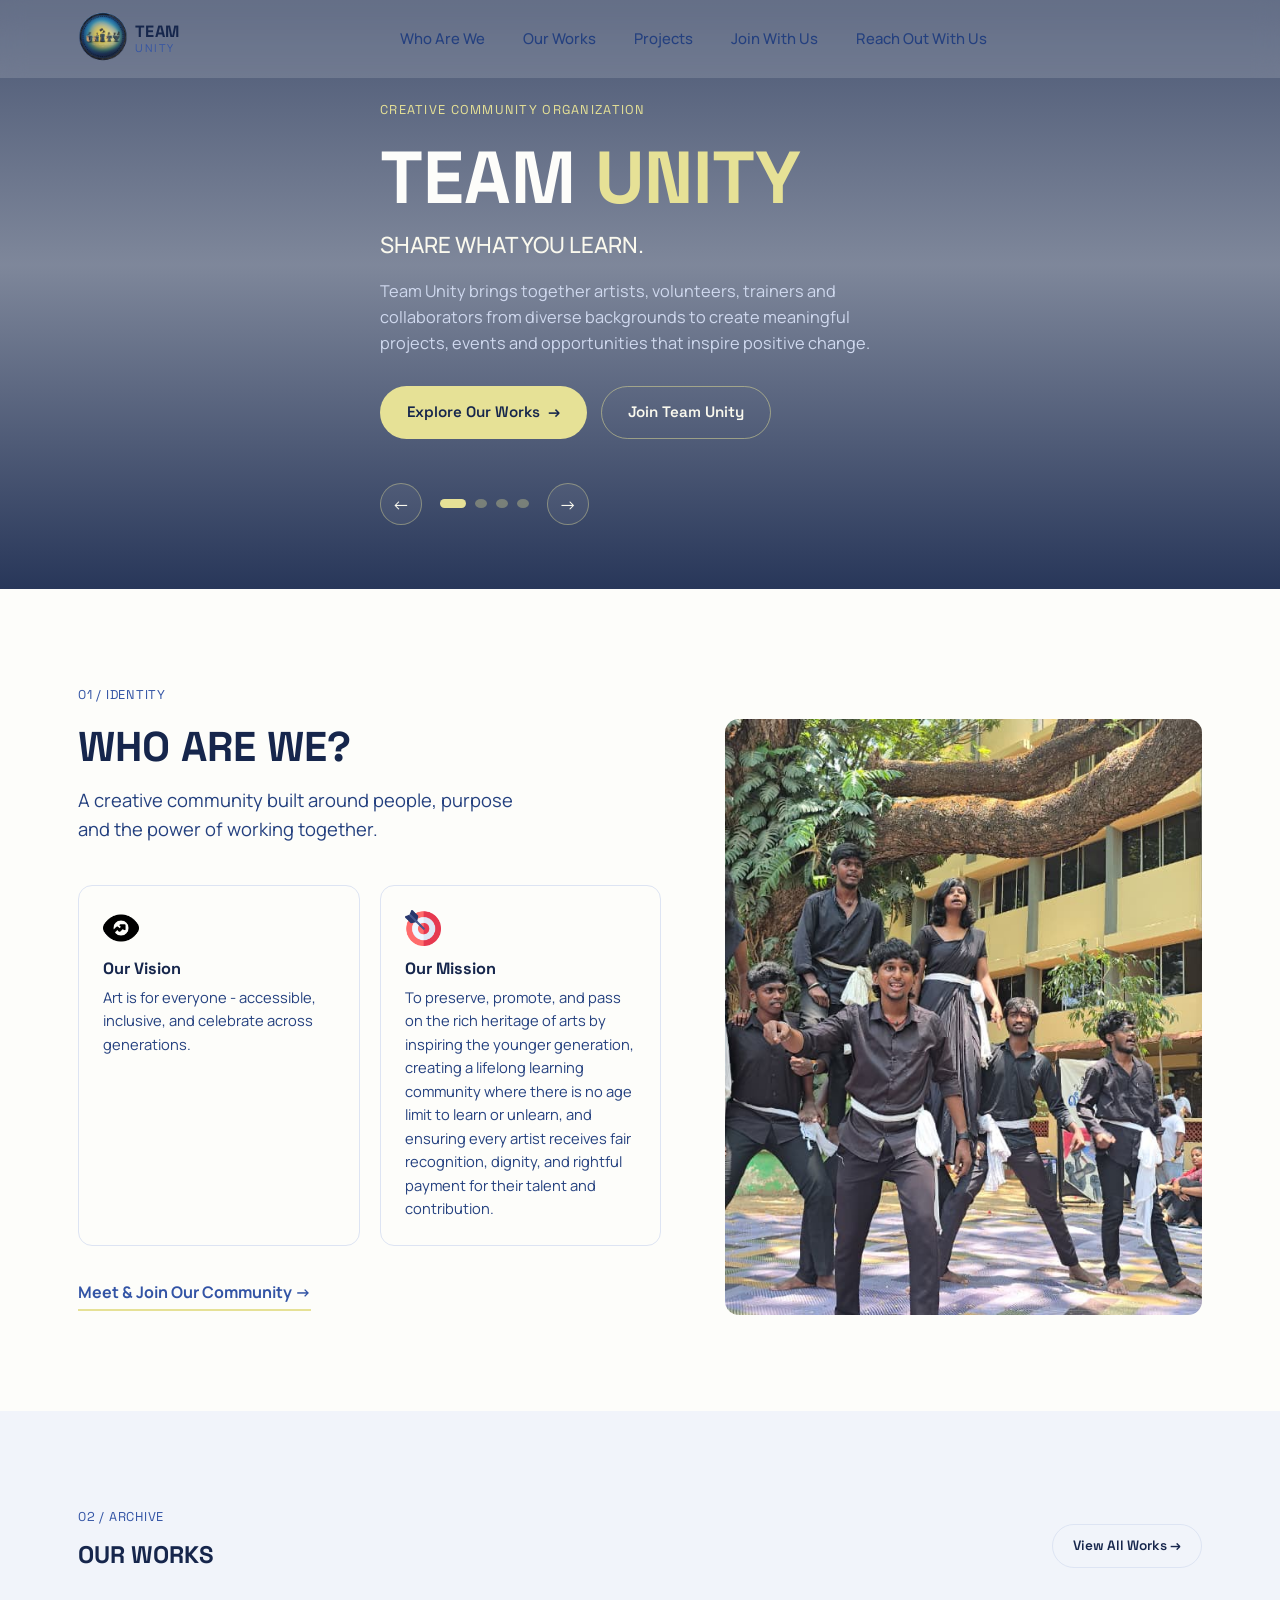
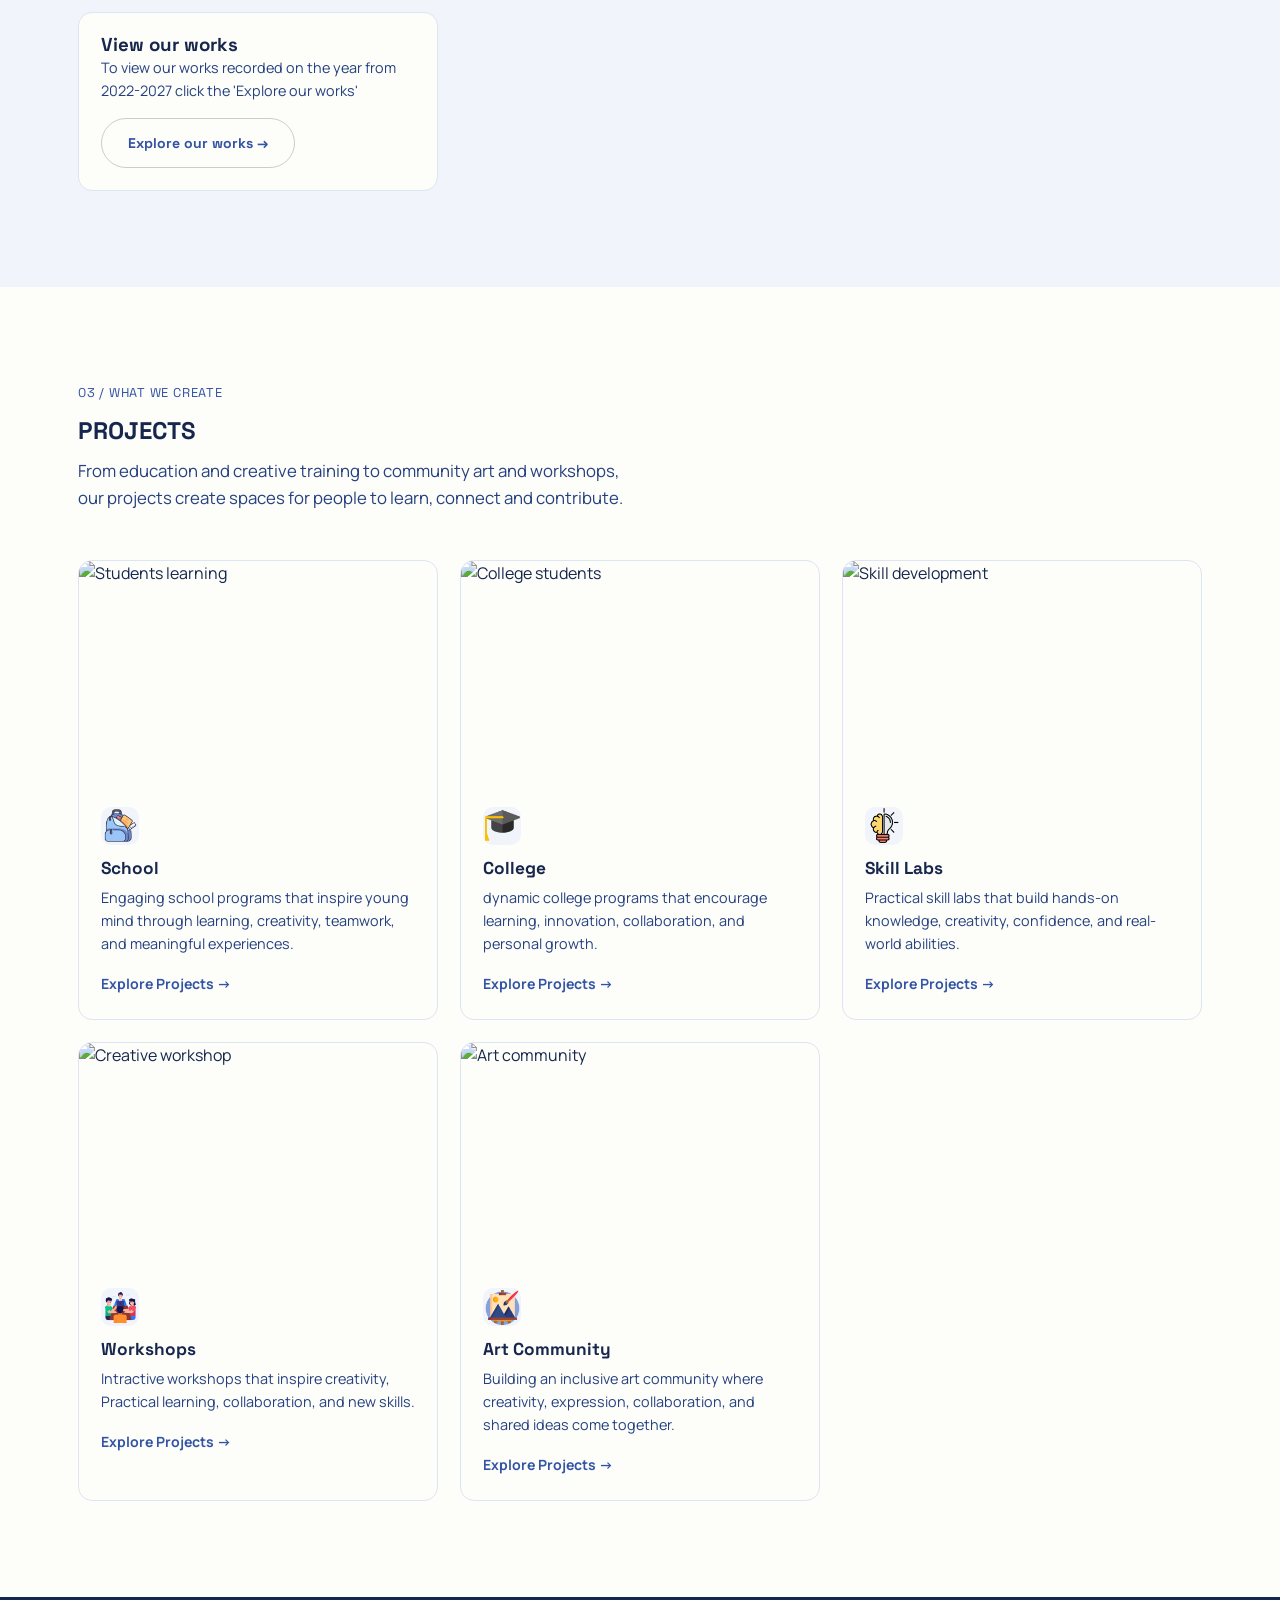
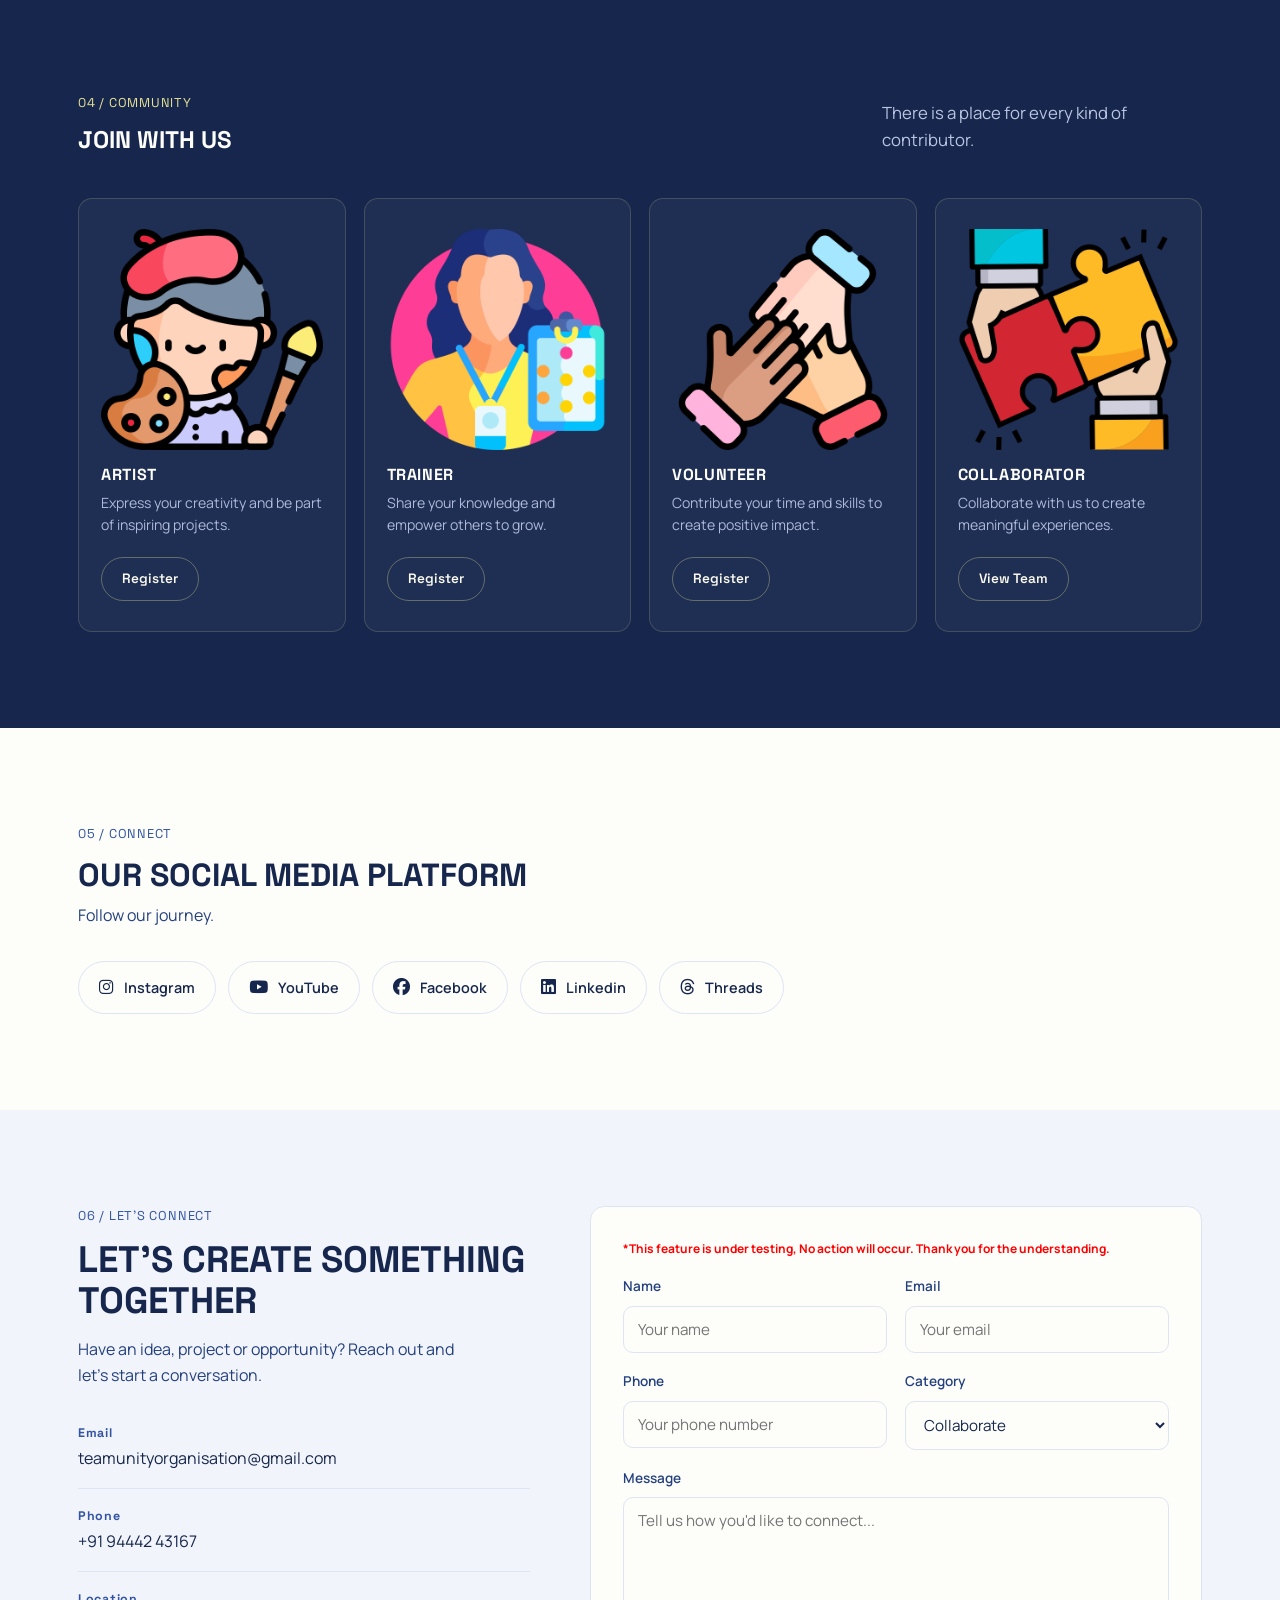
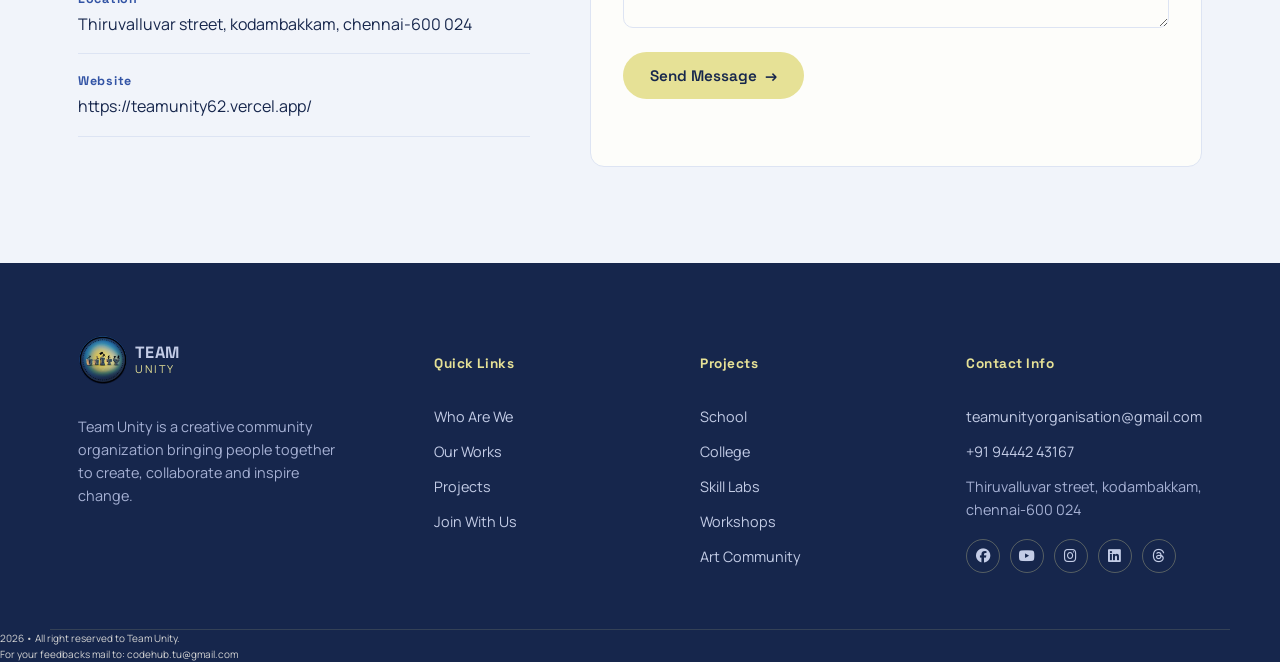
==== index.html @ 6abcc475 "push" ====
<!DOCTYPE html>
<html lang="en">
<head>
  <meta charset="UTF-8">

  <meta name="google-site-verification" content="omYj-fN8Ni-GYycHYZ1sHDl_jIzLxk5ZWnbC1mK-dNA" />
  <link rel="canonial" href="https://teamunity62.vercel.app/">

  <meta name="viewport" content="width=device-width, initial-scale=1.0">
  <meta name="description" content="Team Unity — Create. Collaborate. Inspire.">
  <title>TEAM UNITY</title>



<meta name="description"
content="Team Unity is a creative community dedicated to art, culture, education, collaboration and social impact. Explore our works, projects, workshops and community initiatives.">

<meta name="robots" content="index, follow">

<link rel="canonical"
href="https://teamunity62.vercel.app/">

<meta property="og:title"
content="Team Unity | Create. Collaborate. Inspire.">

<meta property="og:description"
content="Discover Team Unity's creative projects, cultural activities, workshops and community initiatives.">

<meta property="og:url"
content="https://teamunity62.vercel.app/">

<meta property="og:type" content="website">



  <link rel="icon" type="image/png" href="src/UNITY_LOGO_512x512.png">

  <!-- Google Fonts -->
  <link rel="preconnect" href="https://fonts.googleapis.com">
  <link rel="preconnect" href="https://fonts.gstatic.com" crossorigin>
  <link href="https://fonts.googleapis.com/css2?family=Manrope:wght@400;500;600;700;800&family=Space+Grotesk:wght@500;600;700&display=swap" rel="stylesheet">

  <!-- Main CSS -->
  <link rel="stylesheet" href="styles/style.css">
  <!-- Collaborator popup + team page -->
  <link rel="stylesheet" href="styles/collaborator.css">

  <!-- Font Awesome Icons -->
  <link rel="stylesheet" href="https://cdnjs.cloudflare.com/ajax/libs/font-awesome/6.7.2/css/all.min.css">
  <script src='https://kit.fontawesome.com/a076d05399.js' crossorigin='anonymous'></script>

  <!-- Boxicons -->
  <link href='https://cdn.boxicons.com/3.0.8/boxicons.min.css' rel='stylesheet'>
</head>

<body>

  <!-- =========================
       HEADER
  ========================== -->
  <header class="site-header">
    <div class="container nav-wrap">
      <!-- Logo -->
      <a class="brand" href="#home" aria-label="Team Unity Home">
        <span class="brand-mark"><img src="src/UNITY_LOGO_512x512.png" alt=""></span>
        <span class="brand-text">
          <b>TEAM</b>
          <small>UNITY</small>
        </span>
      </a>

      <!-- Desktop Navigation -->
      <nav class="desktop-nav" aria-label="Main Navigation">
        <a href="#who">Who Are We</a>
        <a href="#works">Our Works</a>
        <a href="#projects">Projects</a>
        <a href="#join">Join With Us</a>
        <a href="#contact">Reach Out With Us</a>
      </nav>

      <!-- Profile 
      <button class="profile-btn" aria-label="Login">
        <i class="fa fa-user-circle"></i>
      </button>
    -->
      <div class="placeholder" class="profile-btn"></div>

      <!-- Mobile Menu -->
      <button class="menu-btn" id="menuBtn" aria-label="Open Navigation" aria-expanded="false">☰</button>
    </div>

    <!-- Mobile Navigation -->
    <nav class="mobile-nav" id="mobileNav">
      <a href="#who">Who Are We</a>
      <a href="#works">Our Works</a>
      <a href="#projects">Projects</a>
      <a href="#join">Join With Us</a>
      <a href="#contact">Reach Out With Us</a>
    </nav>
  </header>

  <!-- =========================
       MAIN CONTENT
  ========================== -->
  <main>

    <!-- =========================
         HERO SECTION
    ========================== -->
    <section class="hero section-block" id="home">
      <!-- Background Slides -->
      <div class="hero-slides" id="heroSlides">
        <article class="hero-slide active" style="--hero-image: url('https://teamunity62.vercel.app/src/Slides/Slide_1.jpeg');"></article>
        <article class="hero-slide" style="--hero-image: url('https://teamunity62.vercel.app/src/Slides/Slide_2.jpeg');"></article>
        <article class="hero-slide" style="--hero-image: url('https://teamunity62.vercel.app/src/Slides/Slide_3.jpeg');"></article>
        <article class="hero-slide" style="--hero-image: url('https://teamunity62.vercel.app/src/Slides/Slide_4.jpeg');"></article>
      </div>

      <!-- Dark Overlay -->
      <div class="hero-overlay"></div>

      <!-- Hero Content -->
      <div class="container hero-content">
        <div class="hero-copy">
          <p class="eyebrow">CREATIVE COMMUNITY ORGANIZATION</p>
          <h1>TEAM <span>UNITY</span></h1>
          <h2>SHARE WHAT YOU LEARN.</h2>
          <p class="hero-text">
            Team Unity brings together artists, volunteers, trainers and
            collaborators from diverse backgrounds to create meaningful
            projects, events and opportunities that inspire positive change.
          </p>
          <div class="hero-actions">
            <a class="btn btn-primary" href="#works">Explore Our Works <span>→</span></a>
            <a class="btn btn-outline" href="#join">Join Team Unity</a>
          </div>
        </div>

        <!-- Slider Controls -->
        <div class="slider-controls">
          <button class="arrow" id="prevSlide" aria-label="Previous Slide">←</button>
          <div class="dots" id="dots">
            <button class="dot active" aria-label="Slide 1"></button>
            <button class="dot" aria-label="Slide 2"></button>
            <button class="dot" aria-label="Slide 3"></button>
            <button class="dot" aria-label="Slide 4"></button>
          </div>
          <button class="arrow" id="nextSlide" aria-label="Next Slide">→</button>
        </div>
      </div>
    </section>

    <!-- =========================
         WHO ARE WE
    ========================== -->
    <section class="section-block who-block" id="who">
      <div class="container">
        <div class="section-label">01 / IDENTITY</div>

        <div class="who-grid">
          <!-- Text -->
          <div class="who-copy">
            <h2>WHO ARE WE?</h2>
            <p class="lead">A creative community built around people, purpose and the power of working together.</p>

            <div class="identity-grid">
              <!-- Vision -->
              <article class="mini-info">
                <div class="icon"><img src="src/eye-arrow-progress.png" alt=""></div>
                <h3>Our Vision</h3>
                <p>Art is for everyone - accessible, inclusive, and celebrate across generations.</p>
              </article>

              <!-- Mission -->
              <article class="mini-info">
                <div class="icon"><img src="src/target.png" alt=""></div>
                <h3>Our Mission</h3>
                <p>To preserve, promote, and pass on the rich heritage of arts by inspiring the younger generation, creating a lifelong learning community where there is no age limit to learn or unlearn, and ensuring every artist receives fair recognition, dignity, and rightful payment for their talent and contribution.</p>
              </article>
            </div>

            <a href="#join" class="text-link">Meet & Join Our Community →</a>
          </div>

          <!-- Image -->
          <div class="image-panel tall-image">
            <img src="src/banner_1.jpeg" alt="Creative community team together">
          </div>
        </div>
      </div>
    </section>

    <!-- =========================
         OUR WORKS
    ========================== -->
    <section class="section-block works-block" id="works">
      <div class="container">
        <div class="section-head">
          <div>
            <div class="section-label">02 / ARCHIVE</div>
            <h2>OUR WORKS</h2>
          </div>
          <a class="btn btn-small btn-outline works-button" href="works.html">View All Works →</a>
        </div>

        <!-- Dynamic Work Cards -->
        <div class="works-grid" id="worksGrid">

          <article class="project-card">
            <!--<img src="/api/drive-image/1_JfOucFLNyug8MGKHYhmyhRq-B1fiAUj" alt="Project Image">-->
            <div class="project-content">
              <h1>View our works</h1>
              <p>To view our works recorded on the year from 2022-2027 click the 'Explore our works'</p>
              <div class="btn">
                <a href="works.html">Explore our works →</a>
              </div>
            </div>
          </article>

        </div>

      </div>
    </section>

    <!-- =========================
         PROJECTS
    ========================== -->
    <section class="section-block projects-block" id="projects">
      <div class="container">
        <div class="section-label">03 / WHAT WE CREATE</div>
        <h2>PROJECTS</h2>
        <p class="section-intro">
          From education and creative training to community art and
          workshops, our projects create spaces for people to learn,
          connect and contribute.
        </p>

        <div class="projects-grid" id="school">
          <!-- School -->
          <article class="project-card">
            <img src="/api/drive-image/1JzIhvDRGryu4nVmEWsi_HKq_UYJVVjYt" alt="Students learning">
            <div class="project-content">
              <span class="project-icon"><img src="src/school-bag.png" alt=""></span>
              <h3>School</h3>
              <p>Engaging school programs that inspire young mind through learning, creativity, teamwork, and meaningful experiences.</p>
              <a href="projects.html">Explore Projects →</a>
            </div>
          </article>

          <!-- College -->
          <article class="project-card">
            <img src="/api/drive-image/172HOiwaFUubl4zTuB5gAhb-PKa6fdxfj" alt="College students">
            <div class="project-content">
              <span class="project-icon"><img src="src/graduation-hat.png" alt=""></span>
              <h3>College</h3>
              <p>dynamic college programs that encourage learning, innovation, collaboration, and personal growth.</p>
              <a href="projects.html">Explore Projects →</a>
            </div>
          </article>

          <!-- Skill Labs -->
          <article class="project-card">
            <img src="/api/drive-image/1wpPxOcVE5du8kB08bl8dVheAEXFu3gR0" alt="Skill development">
            <div class="project-content">
              <span class="project-icon"><img src="src/skill.png" alt=""></span>
              <h3>Skill Labs</h3>
              <p>Practical skill labs that build hands-on knowledge, creativity, confidence, and real-world abilities.</p>
              <a href="projects.html">Explore Projects →</a>
            </div>
          </article>

          <!-- Workshops -->
          <article class="project-card">
            <img src="/api/drive-image/1YfAhg2hM1iCRE5dzxeg1zEaBeo0MXfFx" alt="Creative workshop">
            <div class="project-content">
              <span class="project-icon"><img src="src/workshop.png" alt=""></span>
              <h3>Workshops</h3>
              <p>Intractive workshops that inspire creativity, Practical learning, collaboration, and new skills.</p>
              <a href="projects.html">Explore Projects →</a>
            </div>
          </article>

          <!-- Art Community -->
          <article class="project-card">
            <img src="/api/drive-image/1xjLEcd-myFCldbnBjNO9ccPGvoR6QIWR" alt="Art community">
            <div class="project-content">
              <span class="project-icon"><img src="src/art.png" alt=""></span>
              <h3>Art Community</h3>
              <p>Building an inclusive art community where creativity, expression, collaboration, and shared ideas come together.</p>
              <a href="projects.html">Explore Projects →</a>
            </div>
          </article>
        </div>
      </div>
    </section>

    <!-- =========================
         JOIN WITH US
    ========================== -->
    <section class="section-block join-block" id="join">
      <div class="container">
        <div class="section-head">
          <div>
            <div class="section-label">04 / COMMUNITY</div>
            <h2>JOIN WITH US</h2>
          </div>
          <p class="section-intro compact">There is a place for every kind of contributor.</p>
        </div>

        <div class="join-grid">
          <!-- Artist -->
          
          <article class="join-card">
            <span><img src="src/painter.png" alt=""></span>
            <h3>ARTIST</h3>
            <p>Express your creativity and be part of inspiring projects.</p>
            <a class="btn btn-outline" aria-label="Login" href="https://docs.google.com/forms/d/e/1FAIpQLSfsBbGLauwvj2D41p8ZMKQwuXYtzZqC3ODfHmT6T-uIpsf85w/viewform">Register</a>
            <!-- href="https://docs.google.com/forms/d/e/1FAIpQLSfsBbGLauwvj2D41p8ZMKQwuXYtzZqC3ODfHmT6T-uIpsf85w/viewform" -->
          </article>
          </a>

          <!-- Trainer -->
          <article class="join-card">
            <span><img src="src/coach.png" alt=""></span>
            <h3>TRAINER</h3>
            <p>Share your knowledge and empower others to grow.</p>
            <a class="btn btn-outline" aria-label="Trainer Registration" href="https://forms.gle/VvSASAJwE7EewSjX8">Register</a>
          </article>

          <!-- Volunteer -->
          <article class="join-card">
            <span><img src="src/volunteering.png" alt=""></span>
            <h3>VOLUNTEER</h3>
            <p>Contribute your time and skills to create positive impact.</p>
            <a class="btn btn-outline" aria-label="Login" href="https://forms.gle/EzgrHXX36TG58VWWA">Register</a>
          </article>

          <!-- Collaborator (opens the team popup) -->
          <article class="join-card">
            <span><img src="src/collaboration.png" alt=""></span>
            <h3>COLLABORATOR</h3>
            <p>Collaborate with us to create meaningful experiences.</p>
            <a class="btn btn-outline" href="#" data-collaborator aria-label="View collaborators">View Team</a>
          </article>
        </div>
      </div>
    </section>

    <!-- =========================
         SOCIAL MEDIA
    ========================== -->
    <section class="section-block social-block">
      <div class="container social-inner">
        <div>
          <div class="section-label">05 / CONNECT</div>
          <h2>OUR SOCIAL MEDIA PLATFORM</h2>
          <p>Follow our journey.</p>
        </div>

        <div class="social-grid">
          <a href="https://www.instagram.com/unity_offic?igsi=Y2V6enozZXZzaWds" aria-label="Instagram"><b><i class="fa-brands fa-instagram"></i></b><span>Instagram</span></a>
          <a href="https://youtube.com/@teamunity62?si=7ojxnpERvkIEh_hK" aria-label="YouTube"><b><i class="fa-brands fa-youtube"></i></b><span>YouTube</span></a>
          <a href="https://www.facebook.com/share/1HesWsQFaY/" aria-label="Facebook"><b><i class="fa-brands fa-facebook"></i></b><span>Facebook</span></a>
          <a href="https://www.linkedin.com/in/team-unity-b17216358?utm_source=share_via&utm_content=profile&utm_medium=member_android" aria-label="Linked-in"><b><i class="fa-brands fa-linkedin"></i></b><span>Linkedin</span></a>
          <a href="https://www.threads.com/@teamunity62" aria-label="Threads"><b><i class="fa-brands fa-threads"></i></b><span>Threads</span></a>
        </div>
      </div>
    </section>

    <!-- =========================
         CONTACT
    ========================== -->
    <section class="section-block contact-block" id="contact">
      <div class="container">
        <div class="contact-grid">
          <!-- Contact Information -->
          <div class="contact-info">
            <div class="section-label">06 / LET'S CONNECT</div>
            <h2>LET'S CREATE SOMETHING TOGETHER</h2>
            <p>Have an idea, project or opportunity? Reach out and let's start a conversation.</p>

            <ul>
              <li><b>Email</b><span>teamunityorganisation@gmail.com</span></li>
              <li><b>Phone</b><span>+91 94442 43167</span></li>
              <li><b>Location</b><span>Thiruvalluvar street, kodambakkam, chennai-600 024</span></li>
              <li><b>Website</b><span>https://teamunity62.vercel.app/</span></li>
            </ul>
          </div>

          <!-- Contact Form -->
          <form class="contact-form" id="contactForm">
            <div class="warn">*This feature is under testing, No action will occur. Thank you for the understanding.</div>
            <div class="form-row">
              <label>
                Name
                <input required name="name" placeholder="Your name">
              </label>
              <label>
                Email
                <input required type="email" name="email" placeholder="Your email">
              </label>
            </div>

            <div class="form-row">
              <label>
                Phone
                <input name="phone" placeholder="Your phone number">
              </label>
              <label>
                Category
                <select name="category">
                  <option>Collaborate</option>
                  <option>Volunteer</option>
                  <option>Artist</option>
                  <option>Trainer</option>
                  <option>General Enquiry</option>
                </select>
              </label>
            </div>

            <label>
              Message
              <textarea required name="message" rows="5" placeholder="Tell us how you'd like to connect..."></textarea>
            </label>

            <button class="btn btn-primary submit-btn" type="submit">Send Message <span>→</span></button>
            <p class="form-message" id="formMessage" aria-live="polite"></p>
          </form>
        </div>
      </div>
    </section>
  </main>

  <!-- =========================
       FOOTER
  ========================== -->
  <footer class="footer">
    <div class="container footer-grid">
      <!-- Brand -->
      <div>
        <a class="brand footer-brand" href="#home">
          <span class="brand-mark"><img src="src/unity_logo.png" alt=""></span>
          <span class="brand-text">
            <b>TEAM</b>
            <small>UNITY</small>
          </span>
        </a>
        <p>Team Unity is a creative community organization bringing people together to create, collaborate and inspire change.</p>
      </div>

      <!-- Quick Links -->
      <div>
        <h4>Quick Links</h4>
        <a href="#who">Who Are We</a>
        <a href="#works">Our Works</a>
        <a href="#projects">Projects</a>
        <a href="#join">Join With Us</a>
      </div>

      <!-- Projects -->
      <div>
        <h4>Projects</h4>
        <a href="#projects">School</a>
        <a href="#projects">College</a>
        <a href="#projects">Skill Labs</a>
        <a href="#projects">Workshops</a>
        <a href="#projects">Art Community</a>
      </div>

      <!-- Contact -->
      <div>
        <h4>Contact Info</h4>
        <a href="mailto:teamunityorganisation@gmail.com">teamunityorganisation@gmail.com</a>
        <a href="tel:+919444243167">+91 94442 43167</a>
        <p>Thiruvalluvar street, kodambakkam, chennai-600 024</p>

        <div class="footer-social">
          <a href="https://www.facebook.com/share/1HesWsQFaY/" aria-label="Facebook"><i class="fa-brands fa-facebook"></i></a>
          <a href="https://youtube.com/@teamunity62?si=7ojxnpERvkIEh_hK" aria-label="YouTube"><i class="fa-brands fa-youtube"></i></a>
          <a href="https://www.instagram.com/unity_offic?igsi=Y2V6enozZXZzaWds" aria-label="Instagram"><i class="fa-brands fa-instagram"></i></a>
          <a href="https://www.linkedin.com/in/team-unity-b17216358?utm_source=share_via&utm_content=profile&utm_medium=member_android" aria-label="LinkedIn"><i class="fa-brands fa-linkedin"></i></a>
          <a href="https://www.threads.com/@teamunity62" class="Threads" aria-label="Threads"><i class="fa-brands fa-threads"></i></a>
        </div>
      </div>
    </div>
    <div class="codehub"><p><!--©--> 2026 • All right reserved to Team Unity.</p><p>For your feedbacks mail to: <a href="mailto:codehub.tu@gmail.com">codehub.tu@gmail.com</p></a></div>
  </footer>

  <!-- =========================
       LOGIN / PROFILE MODAL
  ========================== -->
  <div id="loginOverlay" class="login-overlay">
    <div class="login-popup">

        <button
            type="button"
            id="closeLogin"
            class="close-login"
            aria-label="Close login">
            &times;
        </button>

        <iframe
            id="loginFrame"
            class="login-frame"
            src=""
            title="TEAM UNITY Login">
        </iframe>
    </div>
  </div>

  <!-- =========================
       TRAINER REGISTRATION MODAL
  ========================== -->
  <div id="trainerOverlay" class="login-overlay">
    <div class="login-popup">

        <button
            type="button"
            id="closeTrainer"
            class="close-login"
            aria-label="Close trainer registration">
            &times;
        </button>

        <iframe
            id="trainerFrame"
            class="login-frame"
            src=""
            title="TEAM UNITY Trainer Registration">
        </iframe>
    </div>
  </div>

  <!-- =========================
       COLLABORATOR POPUP
  ========================== -->
  <div id="collabOverlay" class="collab-overlay" aria-hidden="true">
    <div class="collab-popup" role="dialog" aria-modal="true" aria-label="TEAM UNITY collaborators">
      <button type="button" id="closeCollab" class="collab-close" aria-label="Close">&times;</button>
      <iframe id="collabFrame" class="collab-frame" title="TEAM UNITY Collaborators"></iframe>
    </div>
  </div>

  <!-- JavaScript -->
  <script src="scripts/main.js"></script>
  <script src="scripts/trainer-flow.js"></script>
  <script src="data/projects-data.js"></script>
  <script src="data/team-data.js"></script>
  <script src="scripts/collaborator-modal.js"></script>

</body>
</html>
---- styles/style.css ----
/* =========================================================
   TEAM UNITY — Stylesheet
   Palette: #3354A5 (blue) + #E6E196 (yellow) and tints only
========================================================= */

:root {
  --blue: #3354A5;
  --blue-700: #24407f;
  --blue-900: #16264c;
  --blue-100: #dde4f3;
  --blue-050: #f1f4fa;

  --yellow: #E6E196;
  --yellow-600: #c9c36f;
  --yellow-800: #8f8a48;
  --yellow-050: #faf9ee;

  --ink: var(--blue-900);
  --paper: #fdfdfa;
  --paper-500: #8989896c;

  --font-display: 'Space Grotesk', sans-serif;
  --font-body: 'Manrope', sans-serif;

  --container: 1180px;
  --radius: 14px;
  --ease: cubic-bezier(.4, 0, .2, 1);
}

* { box-sizing: border-box; }

html {
  scroll-behavior: smooth;
}

@media (prefers-reduced-motion: reduce) {
  html { scroll-behavior: auto; }
  * { animation-duration: .01ms !important; transition-duration: .01ms !important; }
}

body {
  margin: 0;
  font-family: var(--font-body);
  color: var(--ink);
  background: var(--paper);
  line-height: 1.6;
  -webkit-font-smoothing: antialiased;
  height: 100%;
}

h1, h2, h3 {
  font-family: var(--font-display);
  margin: 0;
  color: var(--blue-900);
  line-height: 1.1;
}

p { margin: 0; }

a {
  color: inherit;
  text-decoration: none;
}

img { max-width: 100%; display: block; }

.container {
  max-width: var(--container);
  margin: 0 auto;
  padding: 0 28px;
}

.section-block { padding: 96px 0; }

.section-label {
  font-family: var(--font-display);
  font-size: 0.8rem;
  letter-spacing: .06em;
  color: var(--blue);
  margin-bottom: 14px;
}

.section-intro {
  max-width: 560px;
  color: var(--blue-700);
  font-size: 1.05rem;
  margin-top: 14px;
}

.section-intro.compact { margin-top: 0; max-width: 320px; }

.section-head {
  display: flex;
  align-items: flex-end;
  justify-content: space-between;
  gap: 24px;
  flex-wrap: wrap;
  margin-bottom: 44px;
}

button { font-family: inherit; cursor: pointer; }

/*==========================================================
   CodeHub
==========================================================*/

/* .codehub { margin-left: 60px; display: flex; flex-direction: row; justify-content: space-between; margin-top: 5px; margin-right: 60px;} */

.codehub p{
  font-size: 10px;
  color: lightgray;

}

/* =========================================================
   BUTTONS
========================================================= */

.btn {
  display: inline-flex;
  align-items: center;
  gap: 8px;
  font-family: var(--font-display);
  font-weight: 600;
  font-size: 0.95rem;
  padding: 13px 26px;
  border-radius: 999px;
  border: 1.5px solid transparent;
  transition: transform .35s var(--ease), background .35s var(--ease), color .35s var(--ease), border-color .35s var(--ease), box-shadow .35s var(--ease);
}

.btn span { transition: transform .35s var(--ease); }

.btn-primary {
  background: var(--yellow);
  color: var(--blue-900);
}

.btn-primary:hover {
  background: var(--blue);
  color: var(--yellow-050);
  transform: translateY(-2px);
  box-shadow: 0 10px 24px -12px rgba(51, 84, 165, .55);
}

.btn-primary:hover span { transform: translateX(3px); }

.btn-outline {
  border-color: var(--blue-100);
  color: var(--blue-900);
  background: transparent;
}

.btn-outline:hover {
  border-color: var(--blue);
  background: var(--blue-050);
  transform: translateY(-2px);
}

.btn-small { padding: 10px 20px; font-size: 0.85rem; }

/* =========================================================
   HEADER
========================================================= */

.site-header {
  position: fixed;
  width: 100%;
  top: 0;
  z-index: 50;
  background: rgba(253, 253, 250, .15);
  backdrop-filter: blur(12px); 
  -webkit-backdrop-filter: blur(12px);
}

.nav-wrap {
  display: flex;
  align-items: center;
  justify-content: space-between;
  height: 78px;
}

.brand {
  display: flex;
  align-items: center;
  gap: 12px;
}

.brand-mark {
  width: 50px;
  height: 50px;
  border-radius: 10px;
  background: transparent;
  color: var(--yellow-050);
  font-family: var(--font-display);
  font-weight: 700;
  font-size: .85rem;
  display: grid;
  place-items: center;
  letter-spacing: .02em;
}

.brand-text { display: flex; flex-direction: column; line-height: 1; transform: translateX(-5px);}
.brand-text b { font-family: var(--font-display); font-size: 1.02rem; letter-spacing: .02em; }
.brand-text small { font-size: .68rem; color: var(--blue); letter-spacing: .18em; margin-top: 3px; }

.desktop-nav {
  display: flex;
  gap: 6px;
}

.desktop-nav a {
  position: relative;
  padding: 10px 16px;
  border-radius: 999px;
  font-size: .93rem;
  font-weight: 500;
  color: var(--blue-700);
  transition: color .3s var(--ease), background .3s var(--ease);
}

.desktop-nav a:hover {
  background: var(--blue-050);
  color: var(--blue-900);
}

/* Active nav link — lit in yellow as the matching section scrolls into view */
.desktop-nav a.active {
  background: var(--blue);
  color: var(--yellow-050);
}

.profile-btn {
  width: 38px;
  height: 38px;
  border-radius: 50%;
  border: 1.5px solid var(--blue-100);
  background: var(--yellow-050);
  color: var(--blue);
  display: grid;
  place-items: center;
}

.fa-user-circle {
  color: var(--blue);
  font-size: 30px;
  transform: translateX(-3px);
}

.menu-btn {
  display: none;
  width: 44px;
  height: 44px;
  border-radius: 10px;
  border: 1.5px solid var(--blue-100);
  background: transparent;
  font-size: 1.2rem;
  color: var(--blue-900);
}

.mobile-nav {
  display: none;
  flex-direction: column;
  padding: 10px 28px 20px;
  border-top: 1px solid var(--blue-100);
}

.mobile-nav a {
  padding: 13px 4px;
  font-weight: 500;
  color: var(--blue-700);
  border-bottom: 1px solid var(--blue-050);
}

.mobile-nav a.active { color: var(--blue); font-weight: 700; }

.mobile-nav.active { display: flex; }

@media (max-width: 860px) {
  .desktop-nav, .profile-btn { display: none; }
  .menu-btn { display: grid; place-items: center; }
  /* .codehub{ display: flex; flex-direction: row; justify-content: space-between; margin-left: 80px; margin-right: 80px } */
  .codehub { margin-left: 20px; margin-top: 5px;}
}

/* =========================================================
   HERO — moving banner
========================================================= */

.hero {
  position: relative;
  max-height: 92vh;
  display: flex;
  align-items: flex-end;
  overflow: hidden;
  padding-bottom: 64px;
  padding-top: 100px;
}

.hero-slides {
  position: absolute;
  inset: 0;
}

.hero-slide {
  position: absolute;
  inset: 0;
  background-image: var(--hero-image);
  background-size: cover;
  background-position: center;  
  opacity: 0;
  transform: scale(1.08);
  transition: opacity 1.4s var(--ease), transform 8s linear;
}

.hero-slide.active {
  opacity: 1;
  transform: scale(1);
}

.hero-overlay {
  position: absolute;
  inset: 0;
  background: linear-gradient(180deg, rgba(22, 38, 76, .78) 0%, rgba(22, 38, 76, .55) 45%, rgba(22, 38, 76, .92) 100%);
}

.hero-content {
  position: relative;
  z-index: 2;
  display: flex;
  flex-direction: column;
  gap: 36px;
}

.hero-copy { max-width: 680px; }

.eyebrow {
  font-family: var(--font-display);
  font-size: .8rem;
  letter-spacing: .1em;
  color: var(--yellow);
  margin-bottom: 18px;
}

.hero h1 {
  font-size: clamp(2.6rem, 6vw, 4.6rem);
  color: var(--paper);
}

.hero h1 span { color: var(--yellow); }

.hero h2 {
  font-family: var(--font-body);
  font-weight: 500;
  font-size: clamp(1.1rem, 2vw, 1.4rem);
  color: var(--yellow-050);
  margin-top: 14px;
}

.hero-text {
  color: #cfd8ee;
  margin-top: 20px;
  max-width: 520px;
  font-size: 1.02rem;
}

.hero-actions {
  display: flex;
  gap: 14px;
  margin-top: 30px;
  flex-wrap: wrap;
}

.hero .btn-outline {
  border-color: rgba(230, 225, 150, .5);
  color: var(--yellow-050);
}

.hero .btn-outline:hover {
  background: var(--yellow);
  border-color: var(--yellow);
  color: var(--blue-900);
}

.slider-controls {
  display: flex;
  align-items: center;
  gap: 18px;
  margin-top: 8px;
}

.arrow {
  width: 42px;
  height: 42px;
  border-radius: 50%;
  border: 1.5px solid rgba(230, 225, 150, .4);
  background: rgba(253, 253, 250, .06);
  color: var(--yellow-050);
  font-size: 1.1rem;
  display: grid;
  place-items: center;
  transition: background .3s var(--ease), border-color .3s var(--ease), transform .3s var(--ease);
}

.arrow:hover {
  background: var(--yellow);
  color: var(--blue-900);
  border-color: var(--yellow);
  transform: scale(1.06);
}

.dots {
  display: flex;
  gap: 9px;
}

.dot {
  width: 9px;
  height: 9px;
  border-radius: 50%;
  border: none;
  background: rgba(230, 225, 150, .35);
  transition: background .3s var(--ease), transform .3s var(--ease), width .3s var(--ease);
}

/* Active dot lights up in yellow */
.dot.active {
  background: var(--yellow);
  width: 26px;
  border-radius: 6px;
}

/* =========================================================
   WHO ARE WE
========================================================= */

.who-grid {
  display: grid;
  grid-template-columns: 1.1fr .9fr;
  gap: 64px;
  align-items: center;
}

.who-copy h2 { font-size: clamp(1.9rem, 3.4vw, 2.6rem); }

.lead {
  font-size: 1.15rem;
  color: var(--blue-700);
  margin-top: 16px;
  max-width: 460px;
}

.identity-grid {
  display: grid;
  grid-template-columns: 1fr 1fr;
  gap: 20px;
  margin-top: 40px;
}

.mini-info {
  padding: 24px;
  border-radius: var(--radius);
  background: transparent;
  border: 1px solid var(--blue-100);
  transition: background .3s var(--ease), border-color .3s var(--ease);
}

.mini-info:hover {
  background: var(--yellow-050);
  border-color: var(--yellow-600);
}

.mini-info .icon {
  width: 36px;
  height: 36px;
  border-radius: 9px;
  background: transparent;
  color: var(--yellow-050);
  display: grid;
  place-items: center;
  font-size: 1rem;
  margin-bottom: 14px;
}

.mini-info h3 { font-size: 1.02rem; margin-bottom: 8px; }
.mini-info p { font-size: .92rem; color: var(--blue-700); }

.text-link {
  display: inline-block;
  margin-top: 34px;
  font-weight: 700;
  color: var(--blue);
  border-bottom: 2px solid var(--yellow);
  padding-bottom: 3px;
  transition: color .3s var(--ease), border-color .3s var(--ease);
}

.text-link:hover { color: var(--blue-900); border-color: var(--blue); }

.image-panel {
  border-radius: var(--radius);
  overflow: hidden;
  aspect-ratio: 4 / 5;
}

.image-panel img { width: 100%; height: 100%; object-fit: cover; }

/* =========================================================
   OUR WORKS
========================================================= */

.works-block { background: var(--blue-050); }

.year-tabs {
  display: flex;
  gap: 8px;
  flex-wrap: wrap;
  margin-bottom: 36px;
  border-bottom: 1px solid var(--blue-100);
  padding-bottom: 20px;
}

.year-tab {
  padding: 10px 20px;
  border-radius: 999px;
  border: 1.5px solid transparent;
  background: transparent;
  font-family: var(--font-display);
  font-weight: 600;
  font-size: .92rem;
  color: var(--blue-700);
  transition: background .3s var(--ease), color .3s var(--ease), border-color .3s var(--ease);
}

.year-tab:hover { border-color: var(--blue-100); }

/* Active year tab lights up in yellow */
.year-tab.active {
  background: var(--yellow);
  color: var(--blue-900);
  border-color: var(--yellow-600);
}

.works-grid {
  display: grid;
  grid-template-columns: repeat(3, 1fr);
  gap: 22px;
}

.works-grid .btn{
  border: 1px solid var(--paper-500);
}

.work-card {
  background: var(--paper);
  border-radius: var(--radius);
  overflow: hidden;
  border: 1px solid var(--blue-100);
  opacity: 0;
  transform: translateY(14px);
  animation: work-in .55s var(--ease) forwards;
  transition: transform .35s var(--ease), box-shadow .35s var(--ease);
}

.work-card:hover {
  transform: translateY(-6px);
  box-shadow: 0 18px 30px -18px rgba(22, 38, 76, .3);
}

@keyframes work-in {
  to { opacity: 1; transform: translateY(0); }
}

.work-thumb {
  aspect-ratio: 16/11;
  overflow: hidden;
}

.work-thumb img { width: 100%; height: 100%; object-fit: cover; transition: transform .5s var(--ease); }
.work-card:hover .work-thumb img { transform: scale(1.05); }

.work-body { padding: 20px; }

.work-tag {
  display: inline-block;
  font-size: .74rem;
  font-weight: 700;
  letter-spacing: .04em;
  color: var(--blue);
  background: var(--blue-050);
  border-radius: 999px;
  padding: 4px 12px;
  margin-bottom: 12px;
}

.work-body h3 { font-size: 1.05rem; margin-bottom: 6px; }
.work-body p { font-size: .88rem; color: var(--blue-700); }

.works-button { flex-shrink: 0; }

/* =========================================================
   PROJECTS
========================================================= */

.projects-grid {
  margin-top: 48px;
  display: grid;
  grid-template-columns: repeat(3, 1fr);
  gap: 22px;
}

.project-card {
  border-radius: var(--radius);
  overflow: hidden;
  background: var(--paper);
  border: 1px solid var(--blue-100);
  transition: transform .35s var(--ease), box-shadow .35s var(--ease), border-color .35s var(--ease);
}

.project-card:hover {
  transform: translateY(-6px);
  border-color: var(--yellow-600);
  box-shadow: 0 18px 30px -18px rgba(22, 38, 76, .3);
}

.project-card img { aspect-ratio: 16/10; object-fit: cover; }

.project-content { padding: 22px; }

.project-icon {
  display: inline-grid;
  place-items: center;
  width: 38px;
  height: 38px;
  border-radius: 10px;
  background: var(--blue-050);
  color: var(--blue);
  margin-bottom: 14px;
  font-size: 1.05rem;
}

.project-icon img{
  height: 35px;
  width: 35px;
}

.project-content h3 { font-size: 1.08rem; margin-bottom: 8px; }
.project-content p { font-size: .9rem; color: var(--blue-700); margin-bottom: 16px; }
.project-content a { font-weight: 700; color: var(--blue); font-size: .88rem; }
.project-content a:hover { color: var(--blue-900); }

/* =========================================================
   JOIN WITH US
========================================================= */

.join-block { background: var(--blue-900); }
.join-block .section-label { color: var(--yellow); }
.join-block h2 { color: var(--paper); }
.join-block .section-intro { color: #b9c4e2; }

.join-grid {
  display: grid;
  grid-template-columns: repeat(4, 1fr);
  gap: 18px;
}

.join-card {
  padding: 30px 22px;
  border-radius: var(--radius);
  background: rgba(253, 253, 250, .04);
  border: 1px solid rgba(230, 225, 150, .18);
  text-align: left;
  color: #fff;
  transition: background .35s var(--ease), border-color .35s var(--ease), transform .35s var(--ease);
}

.join-card:hover {
  background: rgba(230, 225, 150, .08);
  border-color: var(--yellow);
  transform: translateY(-6px);
}

.join-card span { font-size: 1.7rem; }

.join-card h3 {
  color: var(--paper);
  font-size: 1rem;
  letter-spacing: .04em;
  margin: 16px 0 8px;
}

.join-card p { color: #aebadc; font-size: .88rem; margin-bottom: 20px; }

.join-card .btn-outline {
  border-color: rgba(230, 225, 150, .35);
  color: var(--yellow-050);
  padding: 10px 20px;
  font-size: .85rem;
}

.join-card .btn-outline:hover {
  background: var(--yellow);
  border-color: var(--yellow);
  color: var(--blue-900);
}

/* =========================================================
   SOCIAL
========================================================= */

.social-inner {
  display: flex;
  align-items: center;
  justify-content: space-between;
  gap: 32px;
  flex-wrap: wrap;
}

.social-block h2 { font-size: clamp(1.5rem, 2.6vw, 2rem); margin-top: 8px; }
.social-block p { color: var(--blue-700); margin-top: 10px; }

.social-grid {
  display: flex;
  gap: 12px;
  flex-wrap: wrap;
}

.social-grid a {
  display: flex;
  align-items: center;
  gap: 10px;
  padding: 12px 20px;
  border-radius: 999px;
  border: 1.5px solid var(--blue-100);
  font-weight: 600;
  font-size: .9rem;
  color: var(--blue-900);
  transition: background .3s var(--ease), color .3s var(--ease), border-color .3s var(--ease), transform .3s var(--ease);
}

.social-grid a:hover {
  background: var(--blue);
  color: var(--yellow-050);
  border-color: var(--blue);
  transform: translateY(-2px);
}

.social-grid b { font-size: 1.05rem; }

/* =========================================================
   CONTACT
========================================================= */

.contact-block { background: var(--blue-050); }

.contact-grid {
  display: grid;
  grid-template-columns: .85fr 1.15fr;
  gap: 60px;
}

.contact-info h2 { font-size: clamp(1.7rem, 3vw, 2.3rem); margin: 10px 0 16px; }
.contact-info p { color: var(--blue-700); max-width: 380px; }

.contact-info ul {
  list-style: none;
  margin: 36px 0 0;
  padding: 0;
  display: flex;
  flex-direction: column;
  gap: 18px;
}

.contact-info li {
  display: flex;
  flex-direction: column;
  gap: 2px;
  padding-bottom: 16px;
  border-bottom: 1px solid var(--blue-100);
}

.contact-info li b {
  font-family: var(--font-display);
  font-size: .78rem;
  letter-spacing: .06em;
  color: var(--blue);
}

.contact-form {
  background: var(--paper);
  border-radius: var(--radius);
  border: 1px solid var(--blue-100);
  padding: 32px;
  display: flex;
  flex-direction: column;
  gap: 18px;
}

.form-row {
  display: grid;
  grid-template-columns: 1fr 1fr;
  gap: 18px;
}

.contact-form label {
  display: flex;
  flex-direction: column;
  gap: 8px;
  font-size: .85rem;
  font-weight: 600;
  color: var(--blue-700);
}

.contact-form input,
.contact-form select,
.contact-form textarea {
  font-family: var(--font-body);
  font-size: .95rem;
  padding: 12px 14px;
  border-radius: 10px;
  border: 1.5px solid var(--blue-100);
  background: var(--paper);
  color: var(--ink);
  transition: border-color .3s var(--ease), box-shadow .3s var(--ease);
}

.contact-form input:focus,
.contact-form select:focus,
.contact-form textarea:focus {
  outline: none;
  border-color: var(--blue);
  box-shadow: 0 0 0 3px var(--blue-100);
}

.contact-form input:invalid:not(:placeholder-shown) {
  border-color: #b5502f;
}

.submit-btn { align-self: flex-start; margin-top: 6px; }

.form-message {
  font-size: .88rem;
  font-weight: 600;
  min-height: 1.2em;
  color: var(--blue);
}

.form-message.error { color: #b5502f; }

/* =========================================================
   FOOTER
========================================================= */

.footer {
  background: var(--blue-900);
  color: #c3cce6;
  padding: 72px 0 0;
}

.footer-grid {
  display: grid;
  grid-template-columns: 1.4fr 1fr 1fr 1fr;
  gap: 40px;
  padding-bottom: 56px;
  border-bottom: 1px solid rgba(230, 225, 150, .14);
}

.footer-brand { margin-bottom: 18px; }
.footer-brand .brand-text small { color: var(--yellow); }

.footer-grid > div > p { font-size: .9rem; color: #a6b1d4; max-width: 260px; }

.footer h4 {
  font-family: var(--font-display);
  font-size: .85rem;
  color: var(--yellow);
  margin-bottom: 18px;
  letter-spacing: .04em;
}

.footer-grid > div {
  display: flex;
  flex-direction: column;
  gap: 12px;
}

.footer-grid a {
  font-size: .9rem;
  color: #c3cce6;
  transition: color .3s var(--ease);
  width: fit-content;
}

.footer-grid a:hover { color: var(--yellow); }

.footer-social {
  display: flex;
  gap: 10px;
  margin-top: 6px;
}

.footer-social a {
  width: 34px;
  height: 34px;
  border-radius: 50%;
  border: 1px solid rgba(230, 225, 150, .3);
  display: grid;
  place-items: center;
}

.footer-social a:hover {
  background: var(--yellow);
  color: var(--blue-900);
  border-color: var(--yellow);
}

.Threads

.copyright {
  display: flex;
  align-items: center;
  justify-content: space-between;
  padding: 22px 28px;
  font-size: .82rem;
  color: #8b96bd;
  flex-wrap: wrap;
  gap: 10px;
}

.copyright a:hover { color: var(--yellow); }

/* =========================================================
   RESPONSIVE
========================================================= */

@media (max-width: 980px) {
  .who-grid, .contact-grid { grid-template-columns: 1fr; }
  .image-panel { order: -1; aspect-ratio: 16/9; }
  .works-grid, .projects-grid { grid-template-columns: repeat(2, 1fr); }
  .join-grid { grid-template-columns: repeat(2, 1fr); }
  .footer-grid { grid-template-columns: 1fr 1fr; }
  /* .codehub{margin-left: 20px; display: flex; flex-direction: row; justify-content: space-between; margin-left: 20px;} */
  /* .codehub{ */
  /* display: flex; */
  /* justify-content: space-between; */
  /* flex-direction: row; */
  /* margin-left: 80px; */
  /* margin-right: 80px; */
/* } */
}

@media (max-width: 600px) {
  .section-block { padding: 64px 0; }
  .identity-grid { grid-template-columns: 1fr; }
  .works-grid, .projects-grid, .join-grid { grid-template-columns: 1fr; }
  .form-row { grid-template-columns: 1fr; }
  .footer-grid { grid-template-columns: 1fr; }
  .hero { min-height: 100vh; padding-top: 110px; }
  /* .codehub{margin-left: 20px; display: flex; flex-direction: row; justify-content: space-between; margin-left: 20px;} */
}

/* Accessible focus ring for keyboard users */
a:focus-visible, button:focus-visible, input:focus-visible, select:focus-visible, textarea:focus-visible {
  outline: 2.5px solid var(--blue);
  outline-offset: 2px;
}

.login-overlay {
    position: fixed;
    inset: 0;

    display: none;
    align-items: center;
    justify-content: center;

    background: rgba(0, 0, 0, 0.6);

    z-index: 9999;
}

.login-overlay.active {
    display: flex;
}

.login-popup {
    position: relative;

    width: 420px;
    max-width: 90%;

    height: 600px;
    max-height: 90vh;

    background: white;
    border-radius: 15px;

    overflow: hidden;

    box-shadow: 0 20px 60px rgba(0, 0, 0, 0.4);

    animation: loginPopup 0.25s ease;
}

.login-frame {
    width: 100%;
    height: 100%;
    border: none;
    display: block;
}

.login-popup {
    position: relative;
    width: min(450px, 92vw);
    height: min(700px, 90vh);
    background: #fff;
    border-radius: 20px;
    overflow: hidden;
}

.close-login {
    position: absolute;

    top: 10px;
    right: 10px;

    width: 35px;
    height: 35px;

    border: none;
    border-radius: 50%;

    background: rgba(0, 0, 0, 0.7);
    color: white;

    font-size: 25px;
    line-height: 30px;

    cursor: pointer;

    z-index: 10;
}

.close-login:hover {
    background: black;
}

@keyframes loginPopup {

    from {
        opacity: 0;
        transform: scale(0.9);
    }

    to {
        opacity: 1;
        transform: scale(1);
    }

}


/* ===================
    PROJECTS
=================== */

.hero-copy .title_1{
  font-size: 35px;
  font-weight: bold;
  color: var(--yellow);
}

.hero-overlay-projects {
  position: absolute;
  inset: 0;
  background: linear-gradient(90deg, rgba(22, 38, 76, .78) 0%, rgba(22, 38, 76, .55) 35%, rgba(22, 38, 76, .0) 100%);
}

.fa-chevron-circle-right {
  font-size: 50px;
  color: rgba(0, 0, 0, 0.6);
}

.view-more {
  justify-content: center;
  align-items: center;
}

.project-content-vm {
  justify-content: center;
  display: block;
}

.brand-mark img{
  transform: translateY(-2.5px);
}

/* trainer card overlay */

.trainer-popup {
    width: min(640px, 92vw);
    max-height: 90vh;
}

.trainer-frame {
    width: 100%;
    height: 80vh;
    border: 0;
}

.warn{
  color: #ff0000;
  font-size: .75rem;
  font-weight: bold;
  animation: colorchange 1.5s ease-in-out infinite;
}

@keyframes colorchange {
  0% {color: #ff0000;}
  50% {color: #ffffff;}
}
---- styles/collaborator.css ----
/* =========================================================
   TEAM UNITY — Collaborator popup + team page
   Used by index.html (popup) and collaborator.html (content)
========================================================= */

:root {
  --blue: #3354A5;
  --blue-700: #24407f;
  --blue-900: #16264c;
  --blue-100: #dde4f3;
  --blue-050: #f1f4fa;
  --yellow: #E6E196;
  --yellow-600: #c9c36f;
  --yellow-050: #faf9ee;
  --paper: #fdfdfa;
  --radius: 14px;
}

/* ---------- POPUP (lives inside index.html) ---------- */

.collab-overlay {
  position: fixed;
  inset: 0;
  display: none;
  align-items: center;
  justify-content: center;
  padding: 16px;
  background: rgba(16, 28, 56, .6);
  z-index: 9999;
}

.collab-overlay.active {
  display: flex;
  animation: collabFade .25s ease;
}

.collab-popup {
  position: relative;
  width: min(860px, 100%);
  height: min(720px, 90vh);
  background: #fff;
  border-radius: 20px;
  overflow: hidden;
  box-shadow: 0 20px 60px rgba(0, 0, 0, .4);
  animation: collabPop .25s ease;
}

.collab-frame {
  width: 100%;
  height: 100%;
  border: 0;
  display: block;
}

.collab-close {
  position: absolute;
  top: 12px;
  right: 12px;
  z-index: 10;
  width: 36px;
  height: 36px;
  border: none;
  border-radius: 50%;
  background: rgba(22, 38, 76, .85);
  color: #fff;
  font-size: 24px;
  line-height: 1;
  cursor: pointer;
}

.collab-close:hover { background: #000; }

@keyframes collabFade {
  from { opacity: 0; }
  to   { opacity: 1; }
}

@keyframes collabPop {
  from { opacity: 0; transform: scale(.94); }
  to   { opacity: 1; transform: scale(1); }
}

/* ---------- TEAM PAGE (lives inside collaborator.html) ---------- */

html, body {
  margin: 0;
  height: 100%;
}

body {
  font-family: 'Manrope', sans-serif;
  color: var(--blue-900);
  background: var(--paper);
  line-height: 1.6;
  -webkit-font-smoothing: antialiased;
}

.collab-page {
  min-height: 100%;
  box-sizing: border-box;
  padding: 40px 28px 48px;
  background: var(--blue-050);
}

.collab-header {
  max-width: 760px;
  margin: 0 auto 32px;
  text-align: center;
}

.collab-eyebrow {
  font-family: 'Space Grotesk', sans-serif;
  font-size: .78rem;
  letter-spacing: .08em;
  color: var(--blue);
  margin: 0 0 10px;
}

.collab-header h1 {
  font-family: 'Space Grotesk', sans-serif;
  font-size: clamp(1.6rem, 4vw, 2.2rem);
  line-height: 1.15;
  color: var(--blue-900);
  margin: 0 0 12px;
}

.collab-intro {
  color: var(--blue-700);
  font-size: 1rem;
  margin: 0;
}

.collab-list {
  max-width: 980px;
  margin: 0 auto;
  display: grid;
  grid-template-columns: repeat(auto-fill, minmax(260px, 1fr));
  gap: 20px;
}

.collab-card {
  display: flex;
  flex-direction: column;
  align-items: center;
  text-align: center;
  gap: 14px;
  padding: 28px 22px;
  background: var(--paper);
  border: 1px solid var(--blue-100);
  border-radius: var(--radius);
  transition: transform .3s ease, border-color .3s ease, box-shadow .3s ease;
}

.collab-card:hover {
  transform: translateY(-4px);
  border-color: var(--yellow-600);
  box-shadow: 0 16px 28px -18px rgba(22, 38, 76, .35);
}

.collab-avatar {
  width: 88px;
  height: 88px;
  border-radius: 50%;
  overflow: hidden;
  background: var(--yellow);
  display: grid;
  place-items: center;
  border: 3px solid var(--yellow-050);
}

.collab-avatar img {
  width: 100%;
  height: 100%;
  object-fit: cover;
}

.collab-avatar span {
  font-family: 'Space Grotesk', sans-serif;
  font-weight: 700;
  font-size: 1.6rem;
  color: var(--blue-900);
}

.collab-info h2 {
  font-family: 'Space Grotesk', sans-serif;
  font-size: 1.15rem;
  color: var(--blue-900);
  margin: 0 0 4px;
}

.collab-role {
  font-size: .85rem;
  font-weight: 700;
  color: var(--blue);
  margin: 0 0 10px;
}

.collab-bio {
  font-size: .9rem;
  color: var(--blue-700);
  margin: 0;
}

.collab-links {
  display: flex;
  flex-wrap: wrap;
  justify-content: center;
  gap: 8px;
  margin-top: 16px;
}

.collab-links a {
  font-size: .8rem;
  font-weight: 700;
  padding: 6px 14px;
  border-radius: 999px;
  border: 1.5px solid var(--blue-100);
  color: var(--blue-900);
  transition: background .25s ease, color .25s ease, border-color .25s ease;
}

.collab-links a:hover {
  background: var(--blue);
  border-color: var(--blue);
  color: var(--yellow-050);
}

.collab-empty {
  text-align: center;
  color: var(--blue-700);
  margin-top: 40px;
}

.collab-empty[hidden] { display: none; }

@media (max-width: 600px) {
  .collab-page { padding: 28px 18px 36px; }
}

.colab-detail-1{
  border: 1px solid #000;
  display: flex;
  border-radius: 20px;
  width: max-content , -20px;
  background-color: #16264c;
  color: #f1f4fa;
}

.profile img{
  height: 100px;
  border-radius: 50%;
  margin: 20px;
  border: 2px solid #fff;
}

.details-contact{
  display: flex;
  flex-direction: row;
  align-items: center;
  padding-right: 20px;
  font-size: 10px;
}
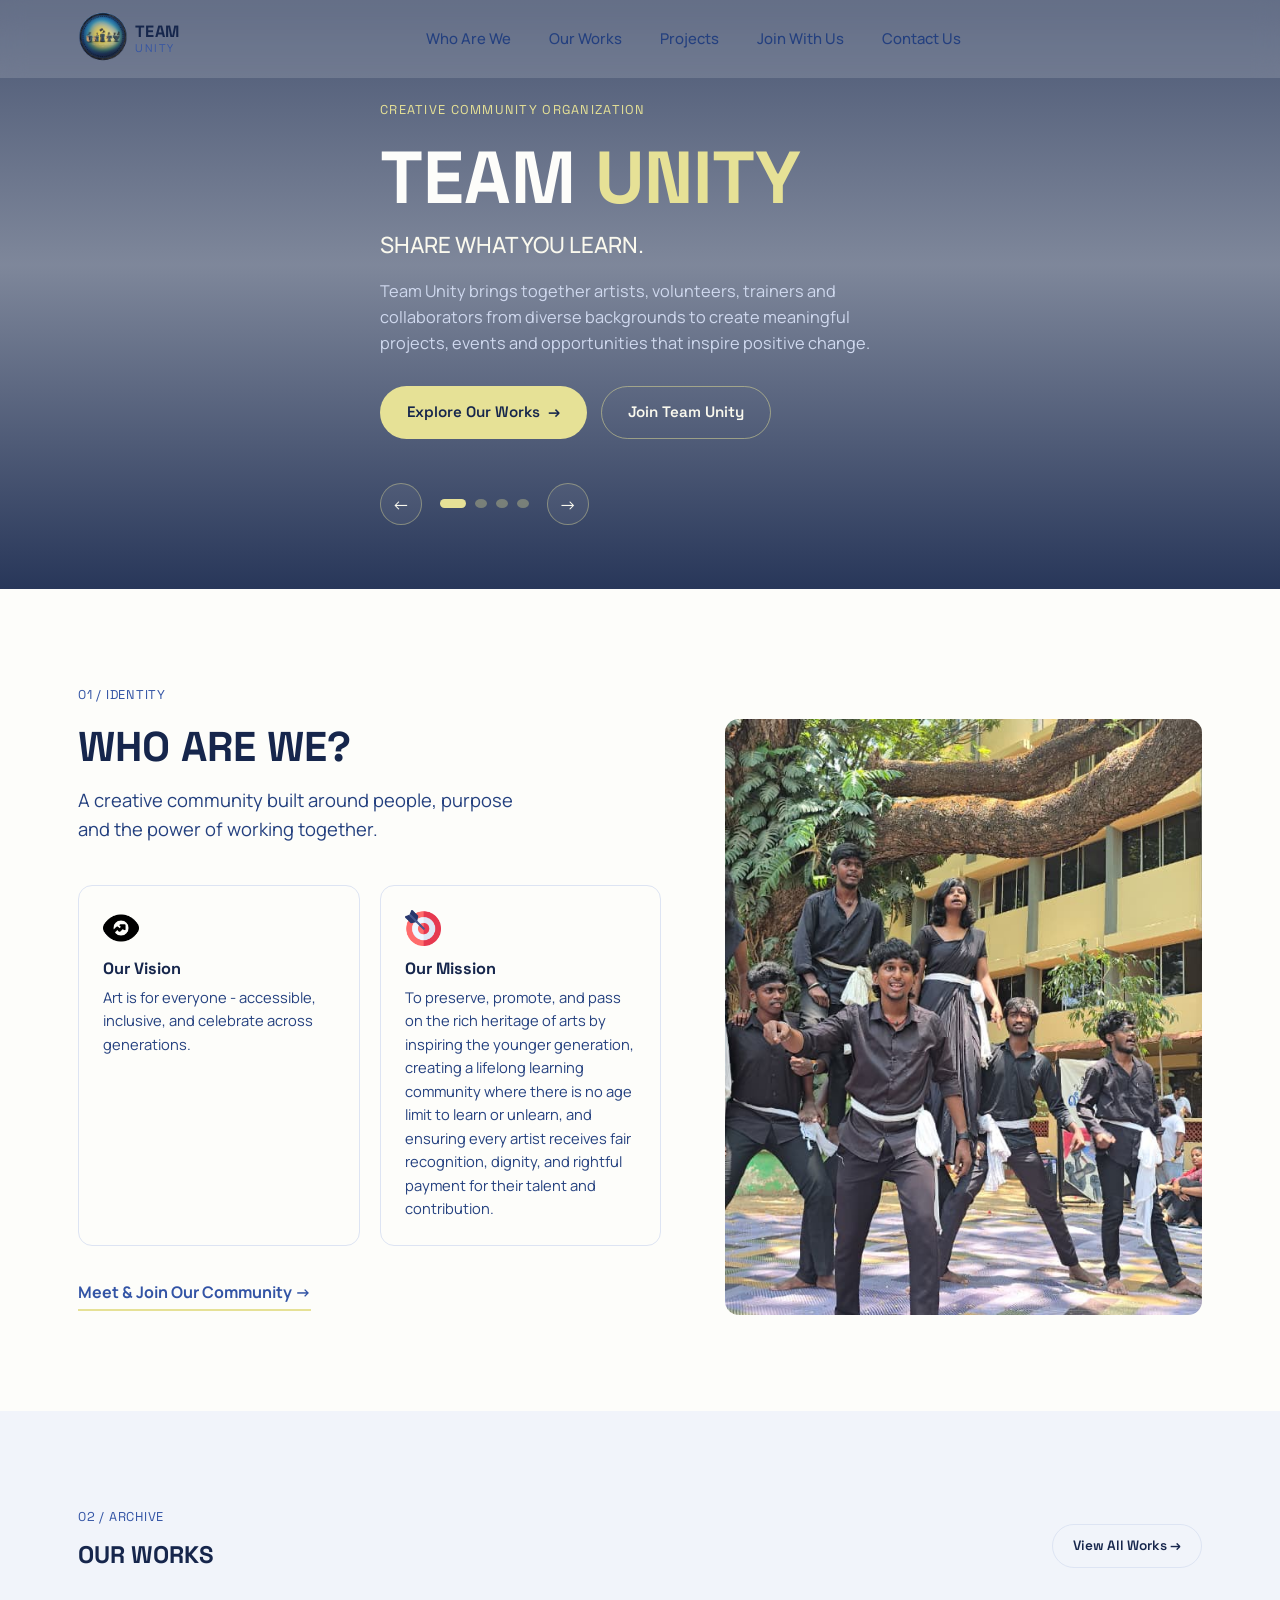
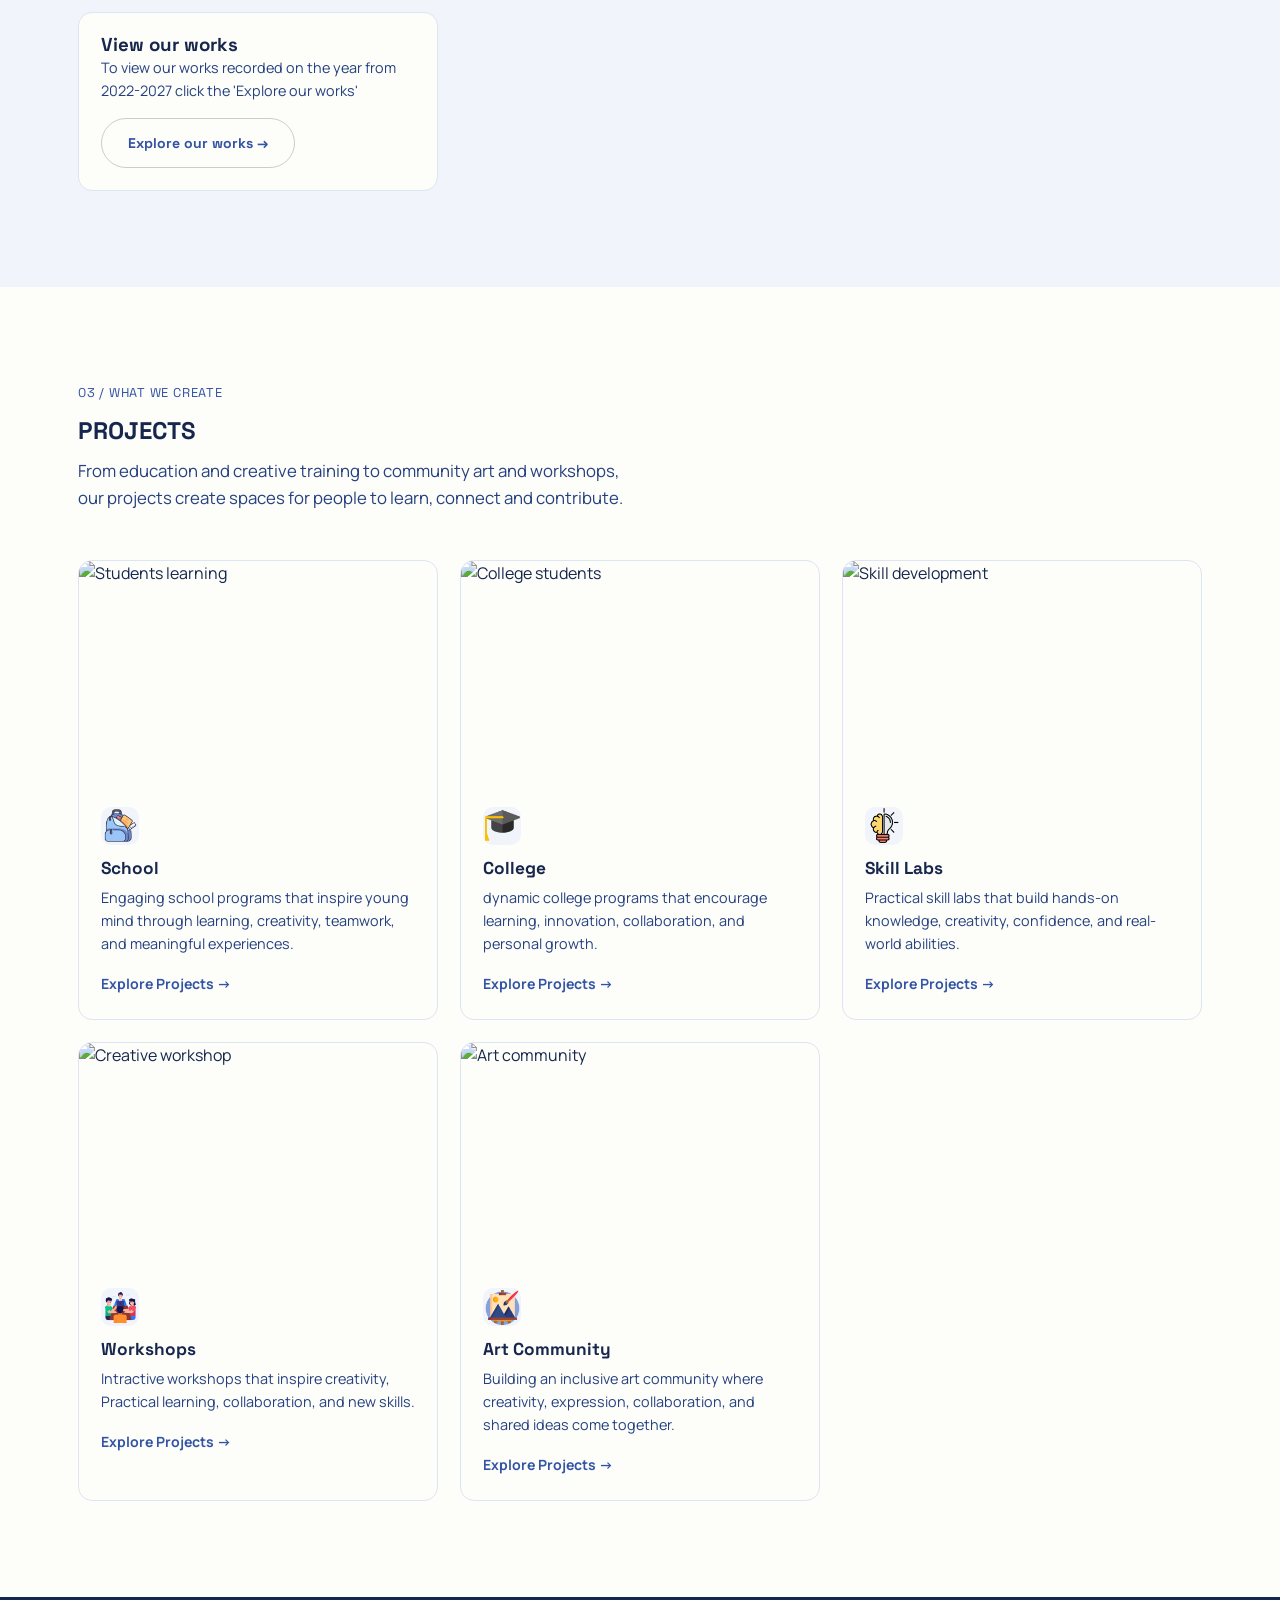
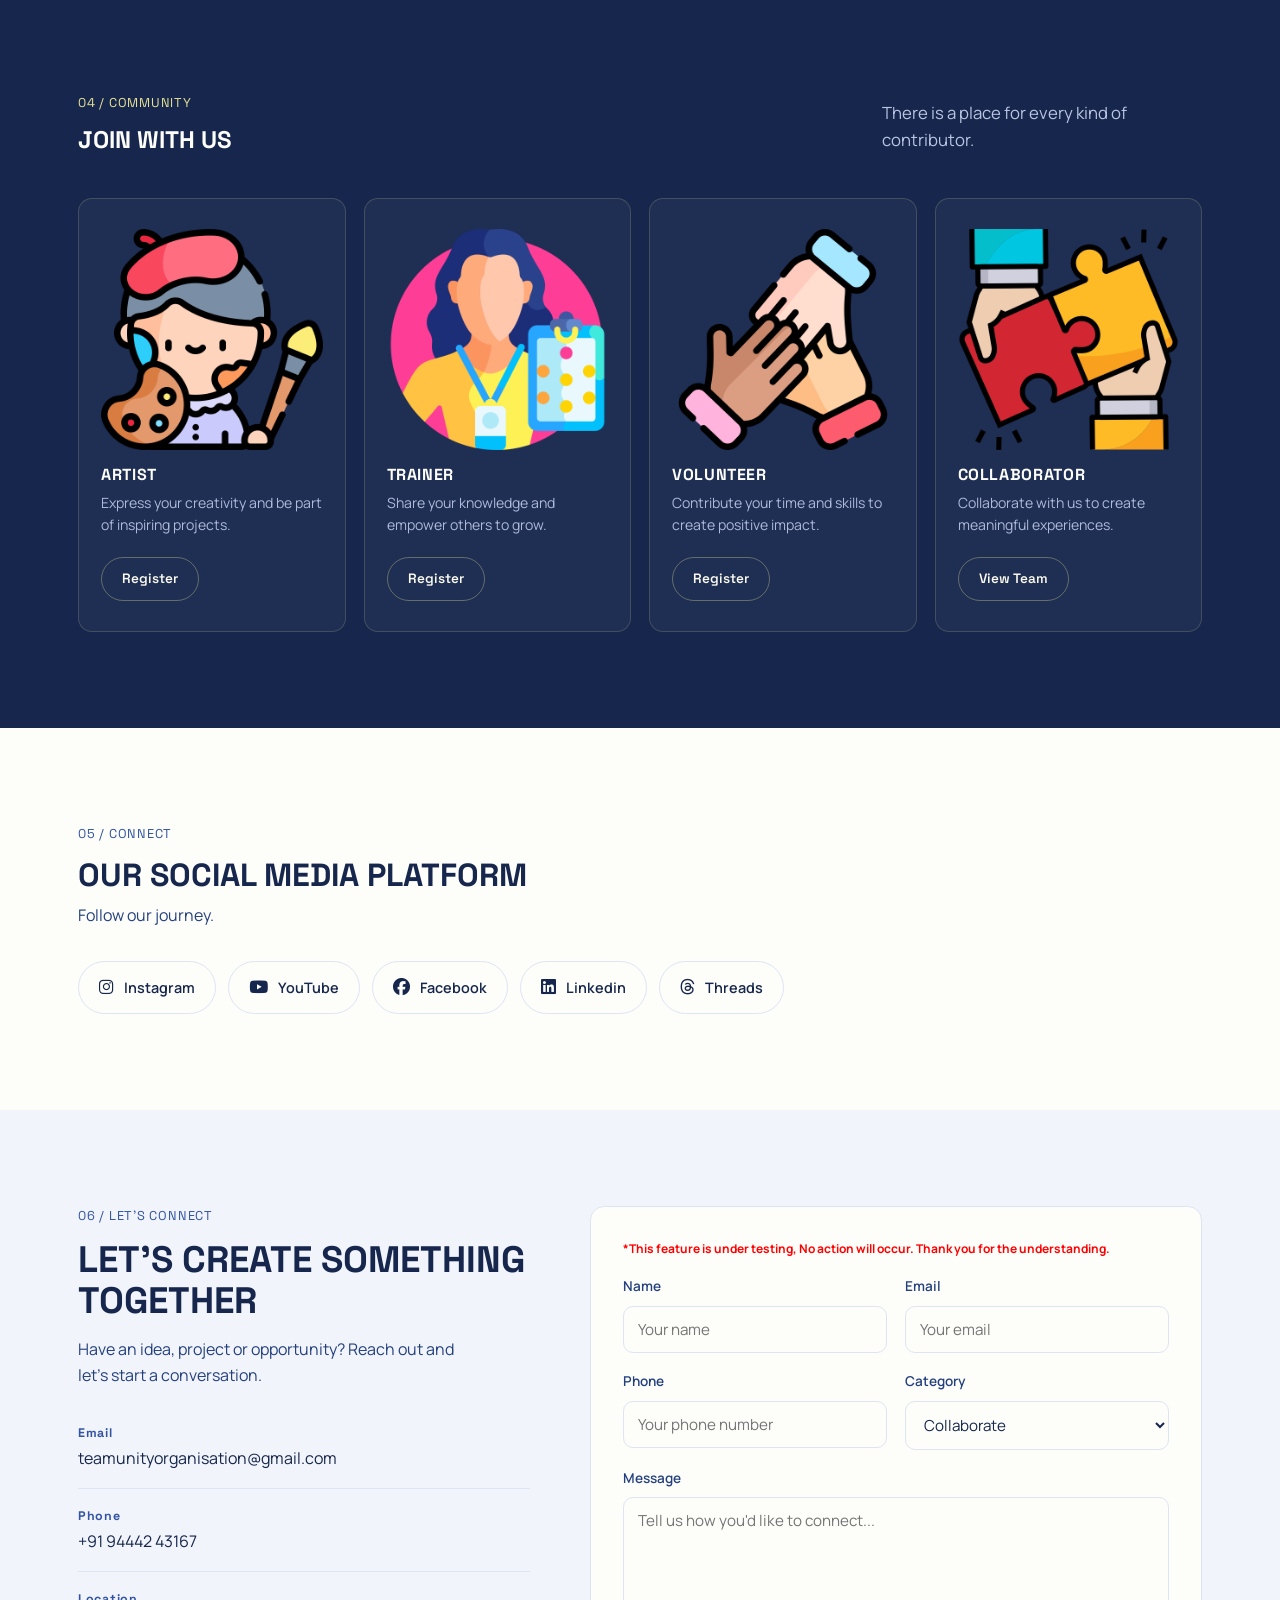
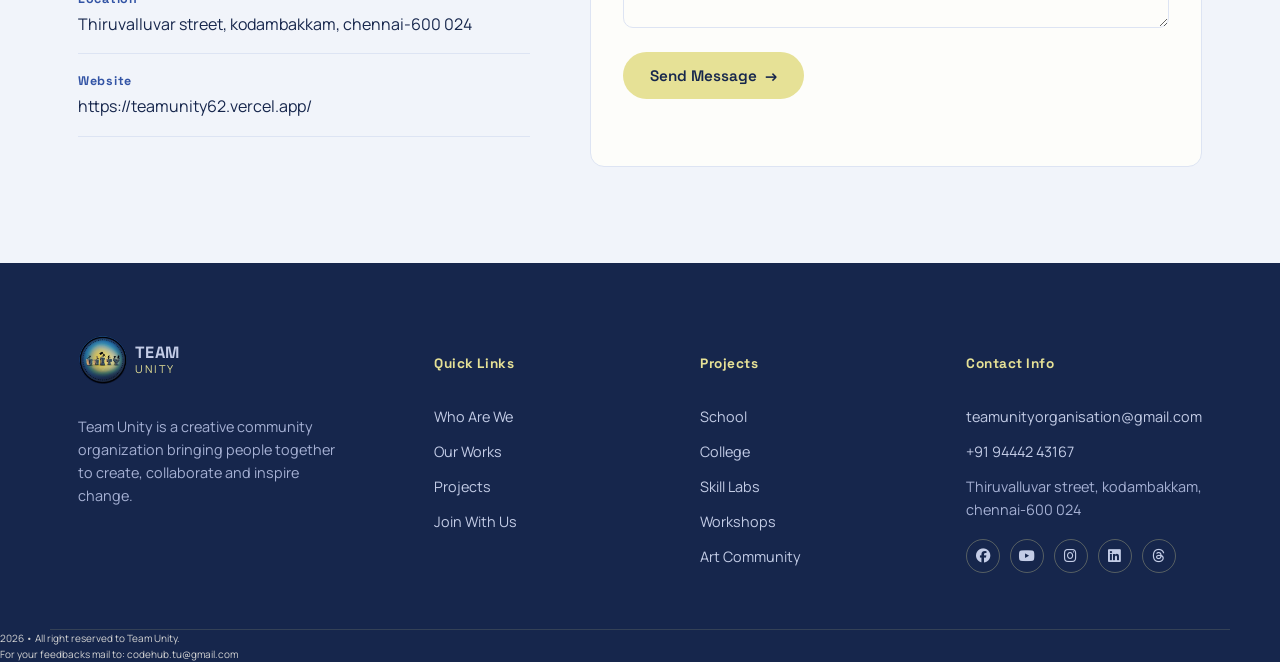
==== commit da5c0149: "Push" ====
--- a/index.html
+++ b/index.html
@@ -1,56 +1,71 @@
 <!DOCTYPE html>
-<html lang="en">
+
 <head>
-  <meta charset="UTF-8">
-
-  <meta name="google-site-verification" content="omYj-fN8Ni-GYycHYZ1sHDl_jIzLxk5ZWnbC1mK-dNA" />
-  <link rel="canonial" href="https://teamunity62.vercel.app/">
-
-  <meta name="viewport" content="width=device-width, initial-scale=1.0">
-  <meta name="description" content="Team Unity — Create. Collaborate. Inspire.">
-  <title>TEAM UNITY</title>
-
-
-
-<meta name="description"
-content="Team Unity is a creative community dedicated to art, culture, education, collaboration and social impact. Explore our works, projects, workshops and community initiatives.">
-
-<meta name="robots" content="index, follow">
-
-<link rel="canonical"
-href="https://teamunity62.vercel.app/">
-
-<meta property="og:title"
-content="Team Unity | Create. Collaborate. Inspire.">
-
-<meta property="og:description"
-content="Discover Team Unity's creative projects, cultural activities, workshops and community initiatives.">
-
-<meta property="og:url"
-content="https://teamunity62.vercel.app/">
-
-<meta property="og:type" content="website">
-
-
-
-  <link rel="icon" type="image/png" href="src/UNITY_LOGO_512x512.png">
-
-  <!-- Google Fonts -->
-  <link rel="preconnect" href="https://fonts.googleapis.com">
-  <link rel="preconnect" href="https://fonts.gstatic.com" crossorigin>
-  <link href="https://fonts.googleapis.com/css2?family=Manrope:wght@400;500;600;700;800&family=Space+Grotesk:wght@500;600;700&display=swap" rel="stylesheet">
-
-  <!-- Main CSS -->
-  <link rel="stylesheet" href="styles/style.css">
-  <!-- Collaborator popup + team page -->
-  <link rel="stylesheet" href="styles/collaborator.css">
-
-  <!-- Font Awesome Icons -->
-  <link rel="stylesheet" href="https://cdnjs.cloudflare.com/ajax/libs/font-awesome/6.7.2/css/all.min.css">
-  <script src='https://kit.fontawesome.com/a076d05399.js' crossorigin='anonymous'></script>
-
-  <!-- Boxicons -->
-  <link href='https://cdn.boxicons.com/3.0.8/boxicons.min.css' rel='stylesheet'>
+    <meta charset="UTF-8">
+
+    <meta name="viewport"
+          content="width=device-width, initial-scale=1.0">
+
+    <!-- Google Search Console Verification -->
+    <meta name="google-site-verification"
+          content="omYj-fN8Ni-GYycHYZ1sHDl_jIzLxk5ZWnbC1mK-dNA">
+
+    <!-- SEO -->
+    <title>Team Unity | Create. Collaborate. Inspire.</title>
+
+    <meta name="description"
+          content="Team Unity is a creative community dedicated to art, culture, education, collaboration and social impact. Explore our projects, workshops, cultural activities and community initiatives.">
+
+    <meta name="robots" content="index, follow">
+
+    <link rel="canonical"
+          href="https://teamunity62.vercel.app/">
+
+    <!-- Open Graph / Social Sharing -->
+    <meta property="og:title"
+          content="Team Unity | Create. Collaborate. Inspire.">
+
+    <meta property="og:description"
+          content="Discover Team Unity's creative projects, cultural activities, workshops and community initiatives.">
+
+    <meta property="og:url"
+          content="https://teamunity62.vercel.app/">
+
+    <meta property="og:type" content="website">
+
+    <meta property="og:site_name" content="Team Unity">
+
+    <!-- Favicon -->
+    <link rel="icon"
+          type="image/png"
+          href="src/UNITY_LOGO_512x512.png">
+
+    <!-- Google Fonts -->
+    <link rel="preconnect" href="https://fonts.googleapis.com">
+
+    <link rel="preconnect"
+          href="https://fonts.gstatic.com" crossorigin>
+
+    <link href="https://fonts.googleapis.com/css2?family=Manrope:wght@400;500;600;700;800&family=Space+Grotesk:wght@500;600;700&display=swap"
+          rel="stylesheet">
+
+    <!-- Main CSS -->
+    <link rel="stylesheet" href="styles/style.css">
+
+    <!-- Collaborator Popup + Team Page -->
+    <link rel="stylesheet" href="styles/collaborator.css">
+
+    <!-- Font Awesome -->
+    <link rel="stylesheet"
+          href="https://cdnjs.cloudflare.com/ajax/libs/font-awesome/6.7.2/css/all.min.css">
+
+    <script src="https://kit.fontawesome.com/a076d05399.js"
+            crossorigin="anonymous"></script>
+
+    <!-- Boxicons -->
+    <link href="https://cdn.boxicons.com/3.0.8/boxicons.min.css"
+          rel="stylesheet">
+
 </head>
 
 <body>
@@ -75,7 +90,7 @@
         <a href="#works">Our Works</a>
         <a href="#projects">Projects</a>
         <a href="#join">Join With Us</a>
-        <a href="#contact">Reach Out With Us</a>
+        <a href="#contact">Contact Us</a>
       </nav>
 
       <!-- Profile 
@@ -95,7 +110,7 @@
       <a href="#works">Our Works</a>
       <a href="#projects">Projects</a>
       <a href="#join">Join With Us</a>
-      <a href="#contact">Reach Out With Us</a>
+      <a href="#contact">Contact Us</a>
     </nav>
   </header>
 
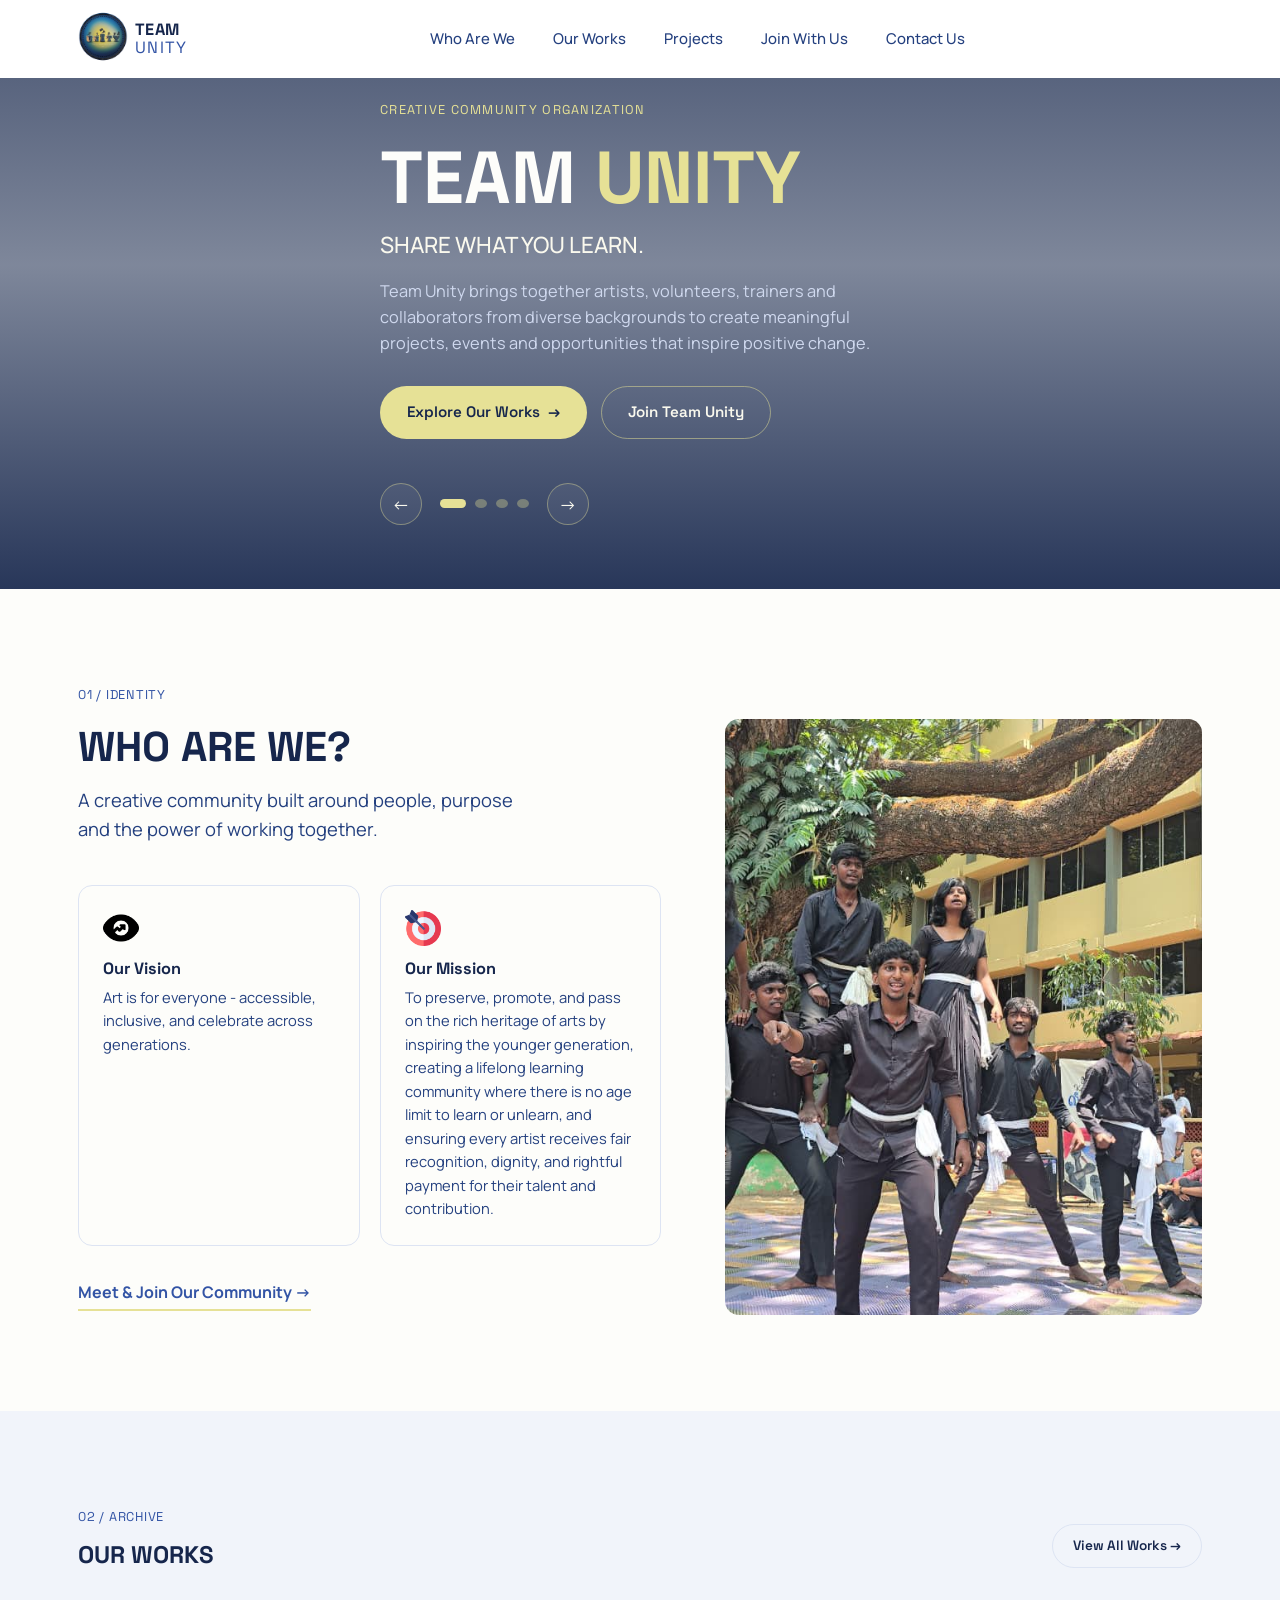
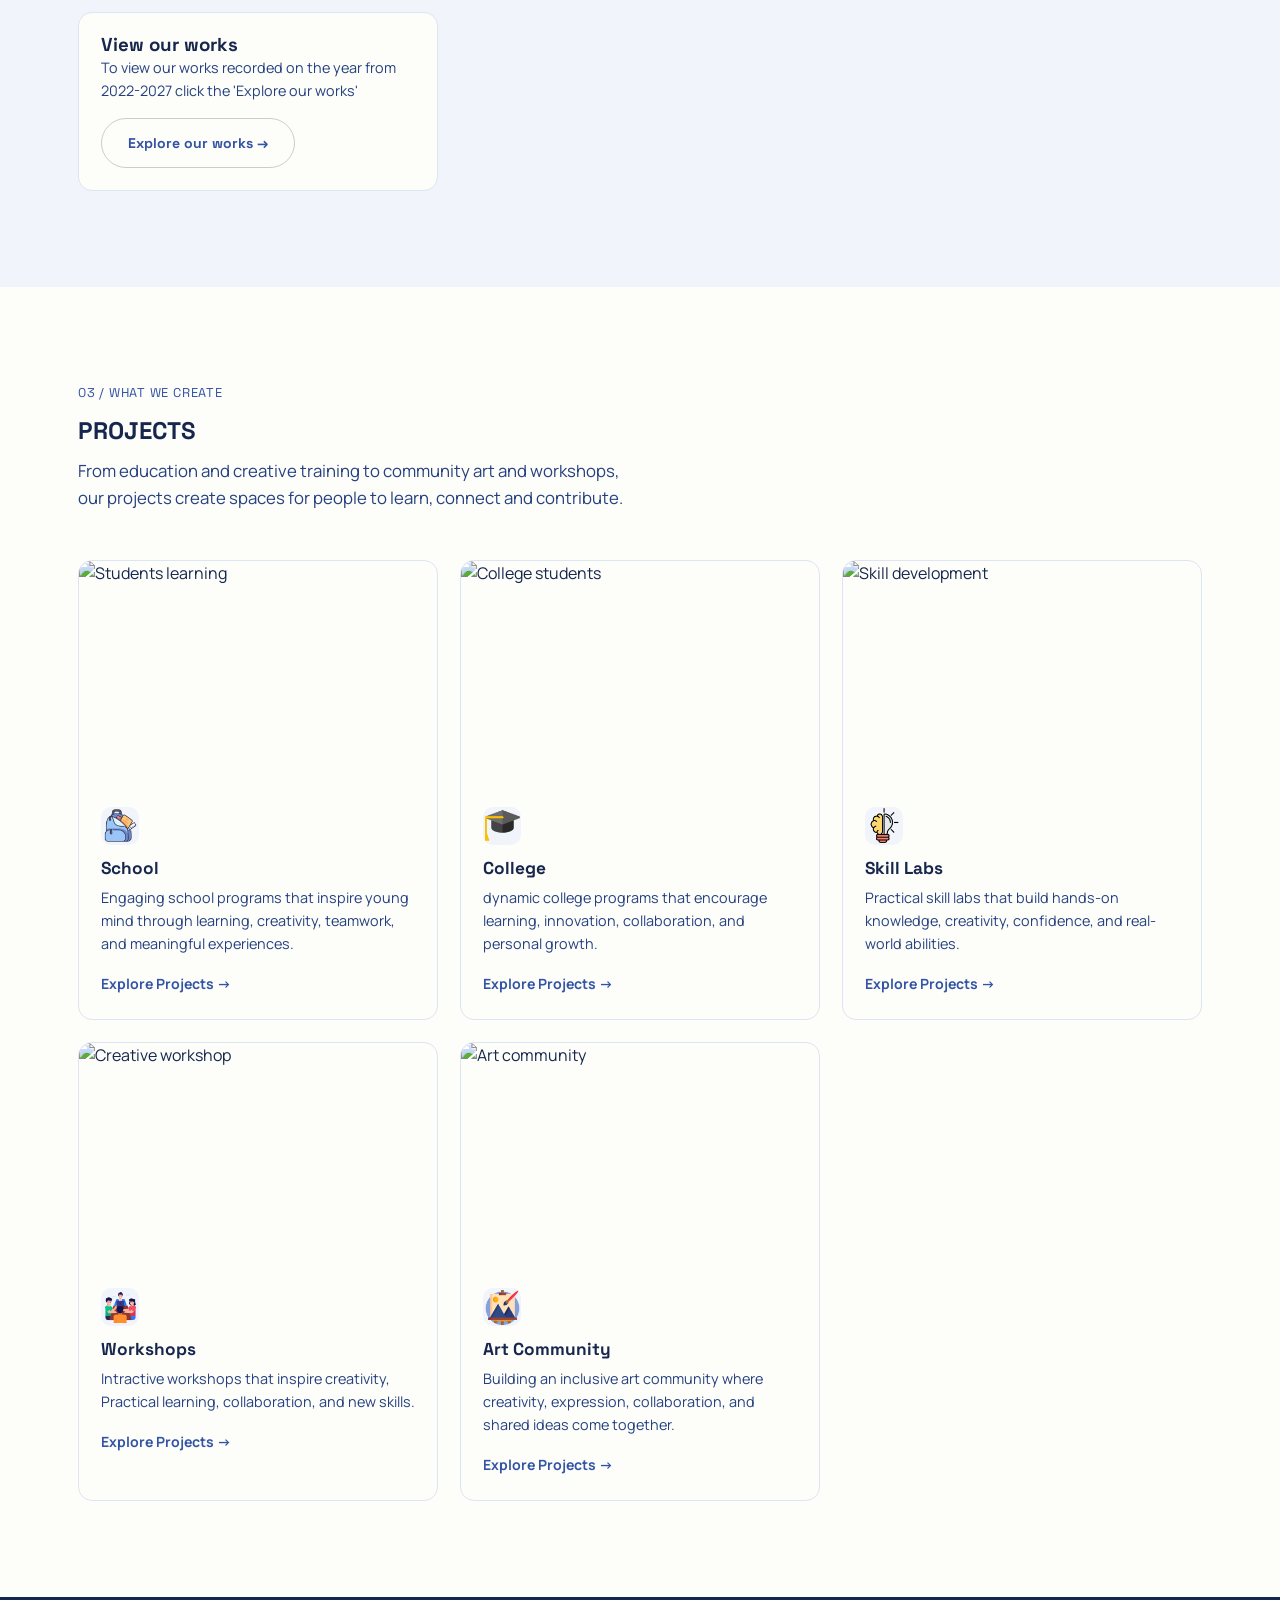
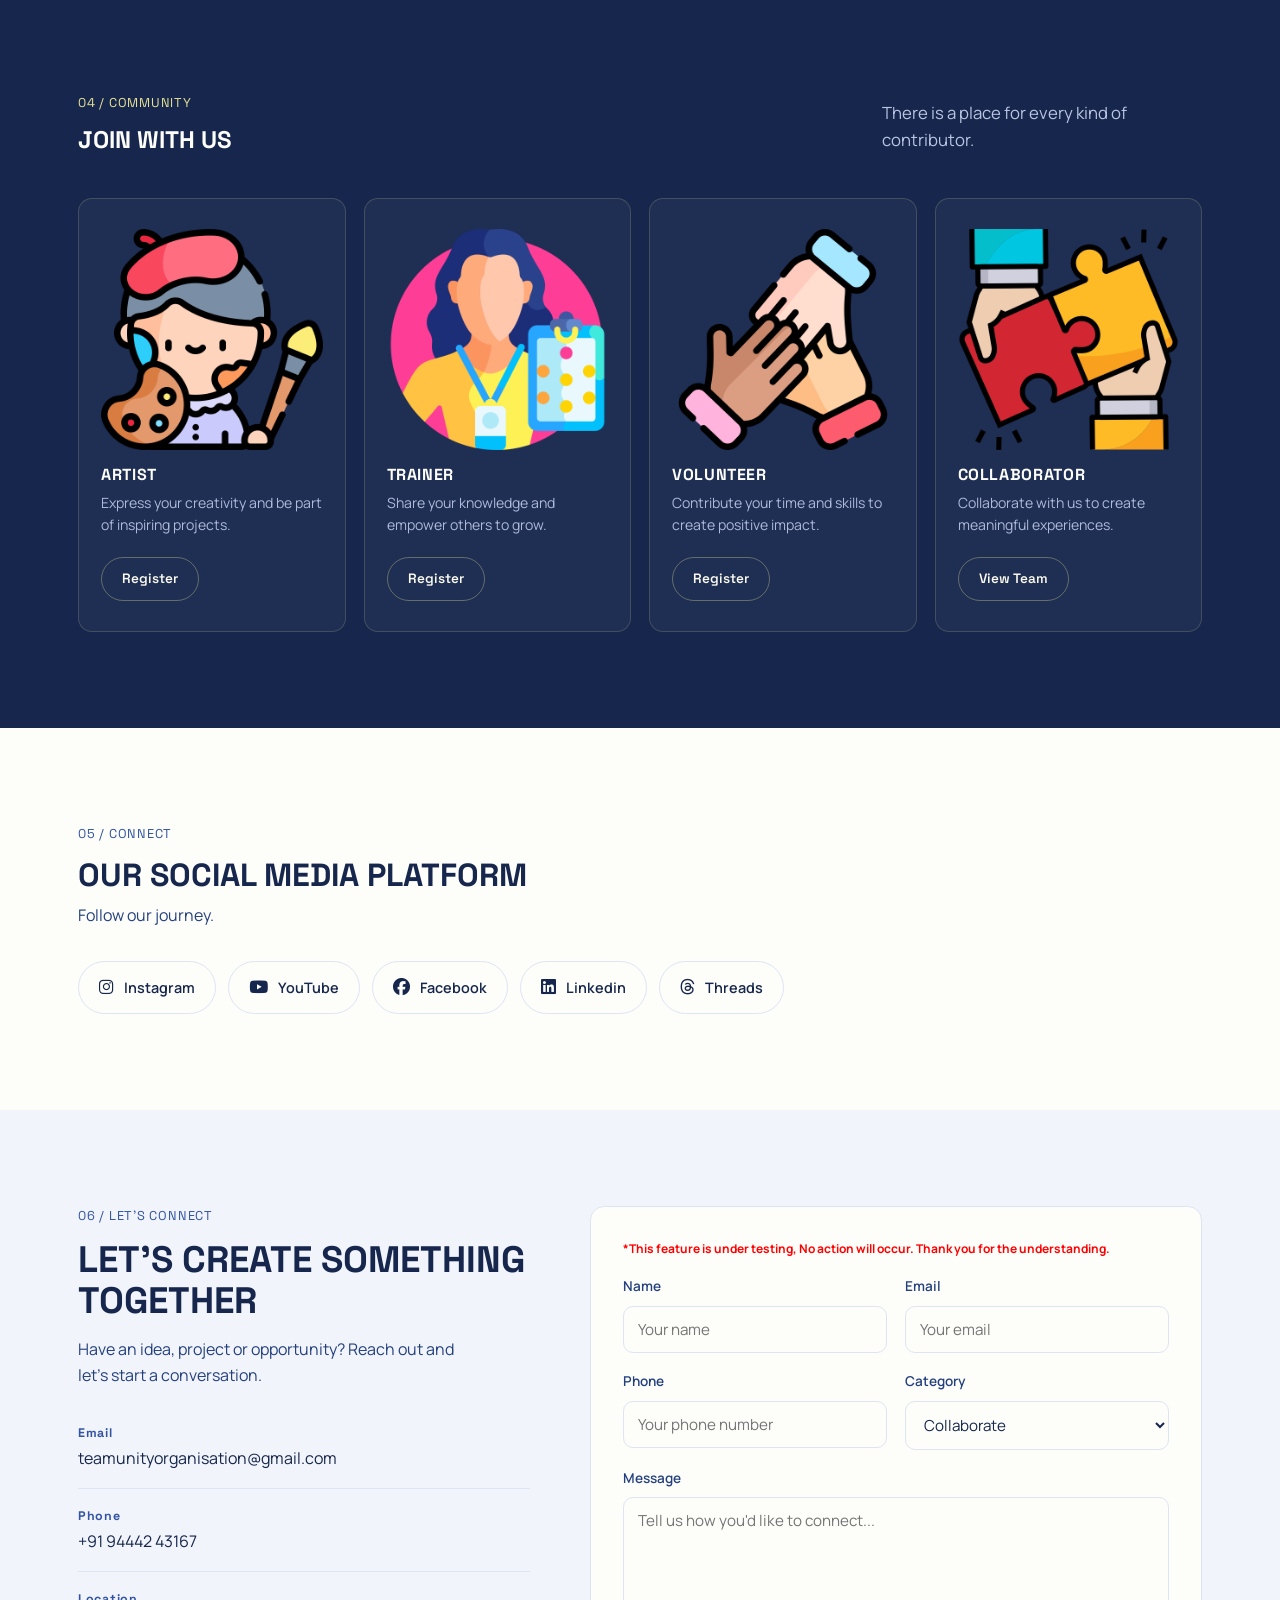
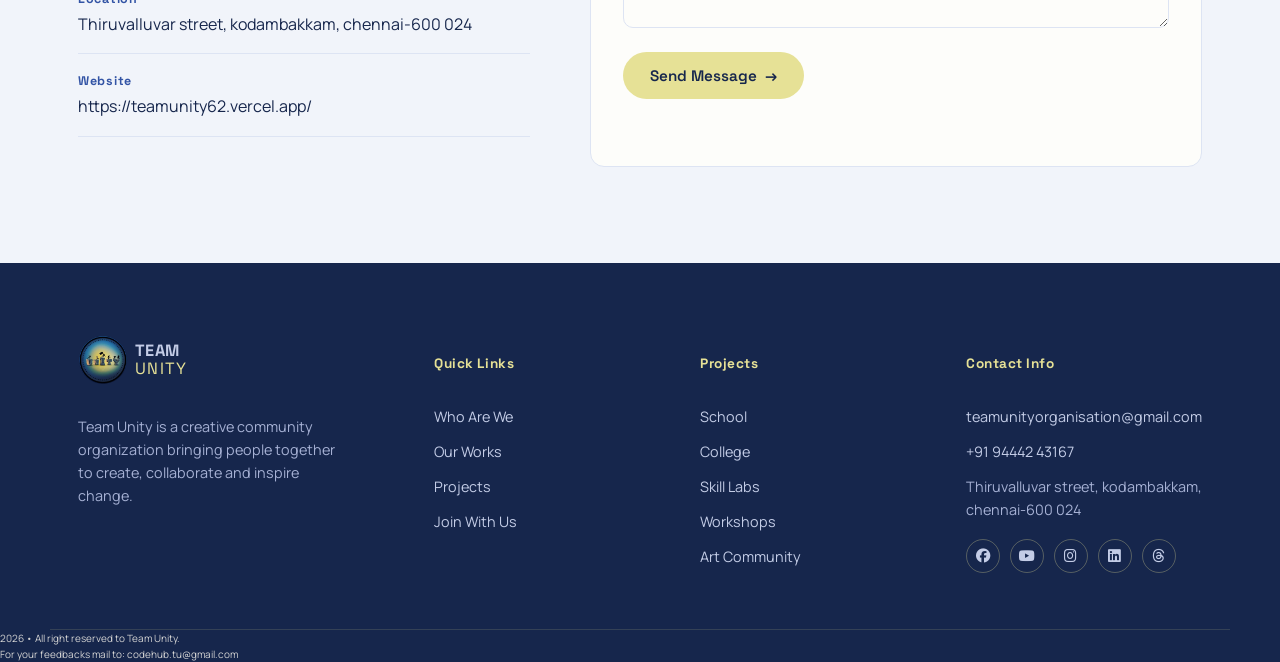
==== commit 964b314e: "Update index.html" ====
--- a/index.html
+++ b/index.html
@@ -11,7 +11,7 @@
           content="omYj-fN8Ni-GYycHYZ1sHDl_jIzLxk5ZWnbC1mK-dNA">
 
     <!-- SEO -->
-    <title>Team Unity | Create. Collaborate. Inspire.</title>
+    <title>Team Unity.</title>
 
     <meta name="description"
           content="Team Unity is a creative community dedicated to art, culture, education, collaboration and social impact. Explore our projects, workshops, cultural activities and community initiatives.">
@@ -23,7 +23,7 @@
 
     <!-- Open Graph / Social Sharing -->
     <meta property="og:title"
-          content="Team Unity | Create. Collaborate. Inspire.">
+          content="Team Unity">
 
     <meta property="og:description"
           content="Discover Team Unity's creative projects, cultural activities, workshops and community initiatives.">
--- a/styles/style.css
+++ b/styles/style.css
@@ -168,7 +168,7 @@
   width: 100%;
   top: 0;
   z-index: 50;
-  background: rgba(253, 253, 250, .15);
+  background: rgba(255, 255, 255, 1);
   backdrop-filter: blur(12px); 
   -webkit-backdrop-filter: blur(12px);
 }
@@ -202,7 +202,7 @@
 
 .brand-text { display: flex; flex-direction: column; line-height: 1; transform: translateX(-5px);}
 .brand-text b { font-family: var(--font-display); font-size: 1.02rem; letter-spacing: .02em; }
-.brand-text small { font-size: .68rem; color: var(--blue); letter-spacing: .18em; margin-top: 3px; }
+.brand-text small { font-family: var(--font-display); font-size: 1.02rem; color: var(--blue); letter-spacing: .08em; margin-top: 1px; }
 
 .desktop-nav {
   display: flex;
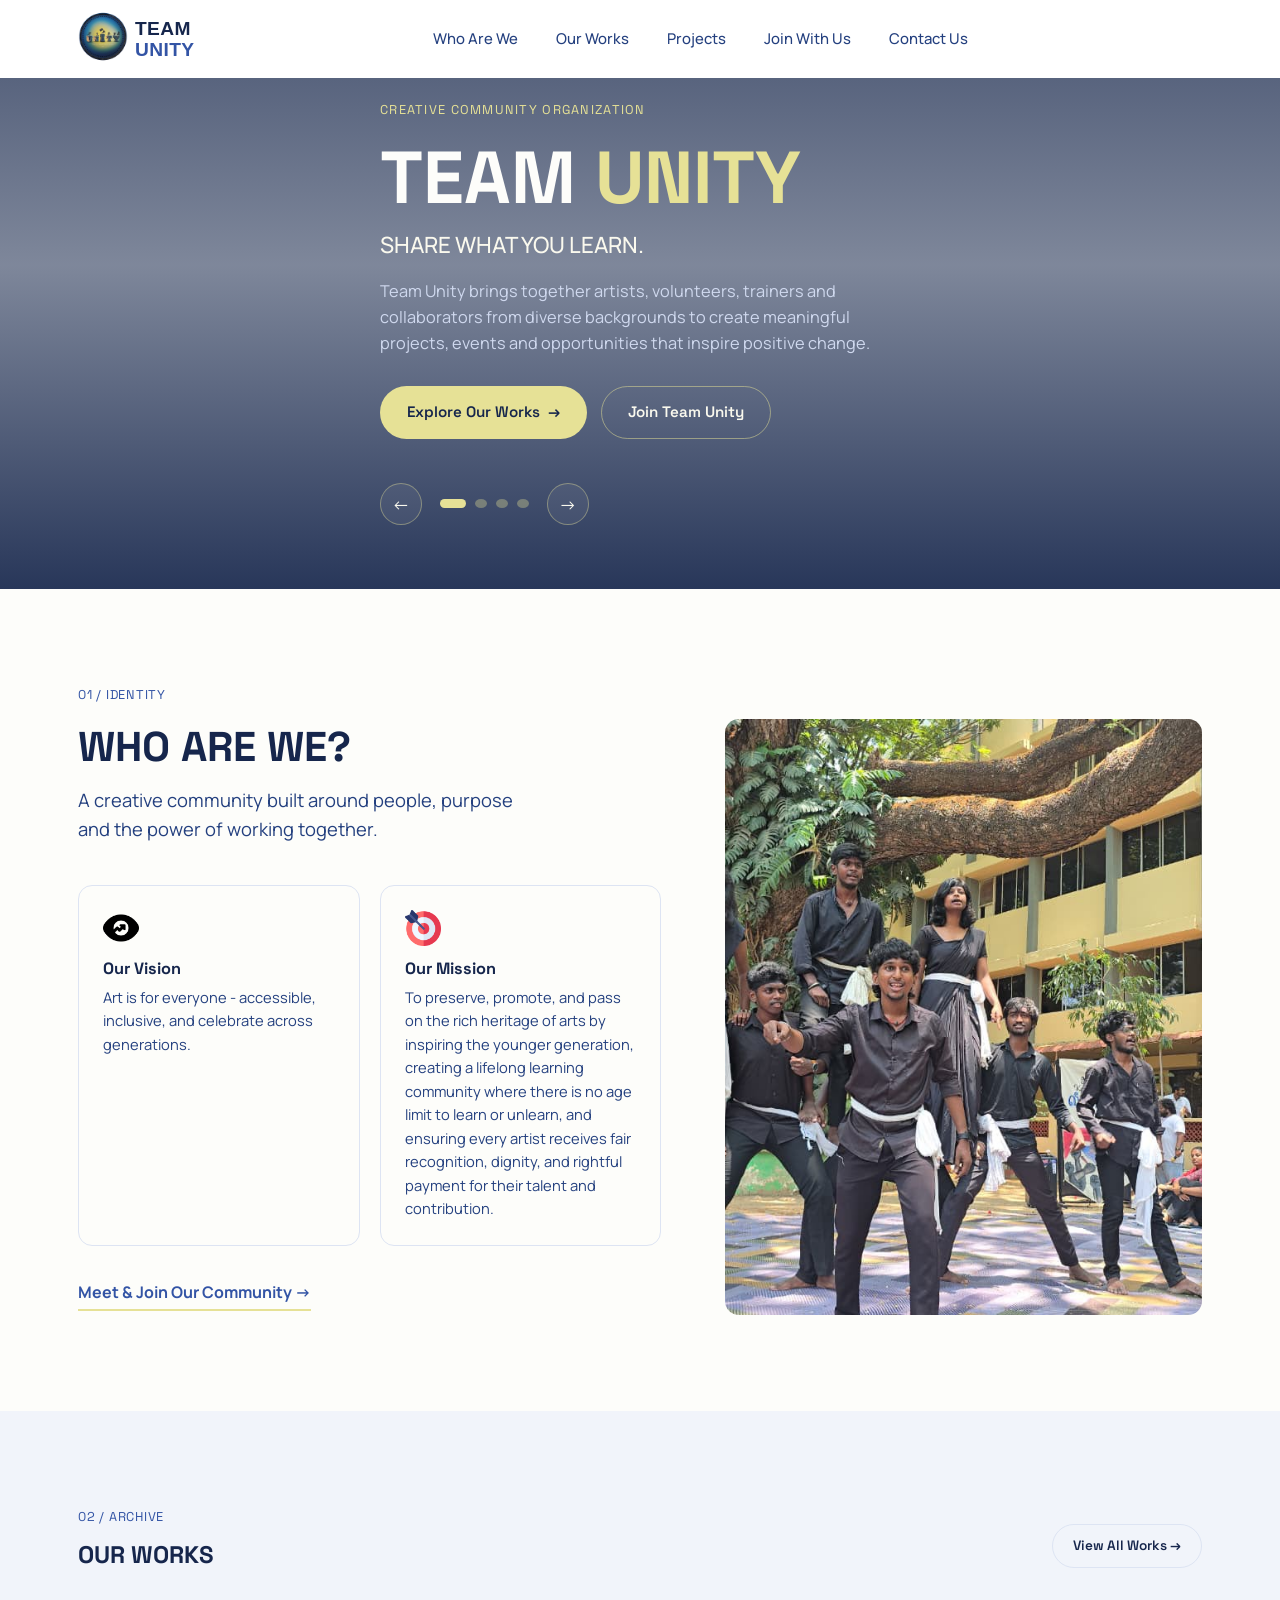
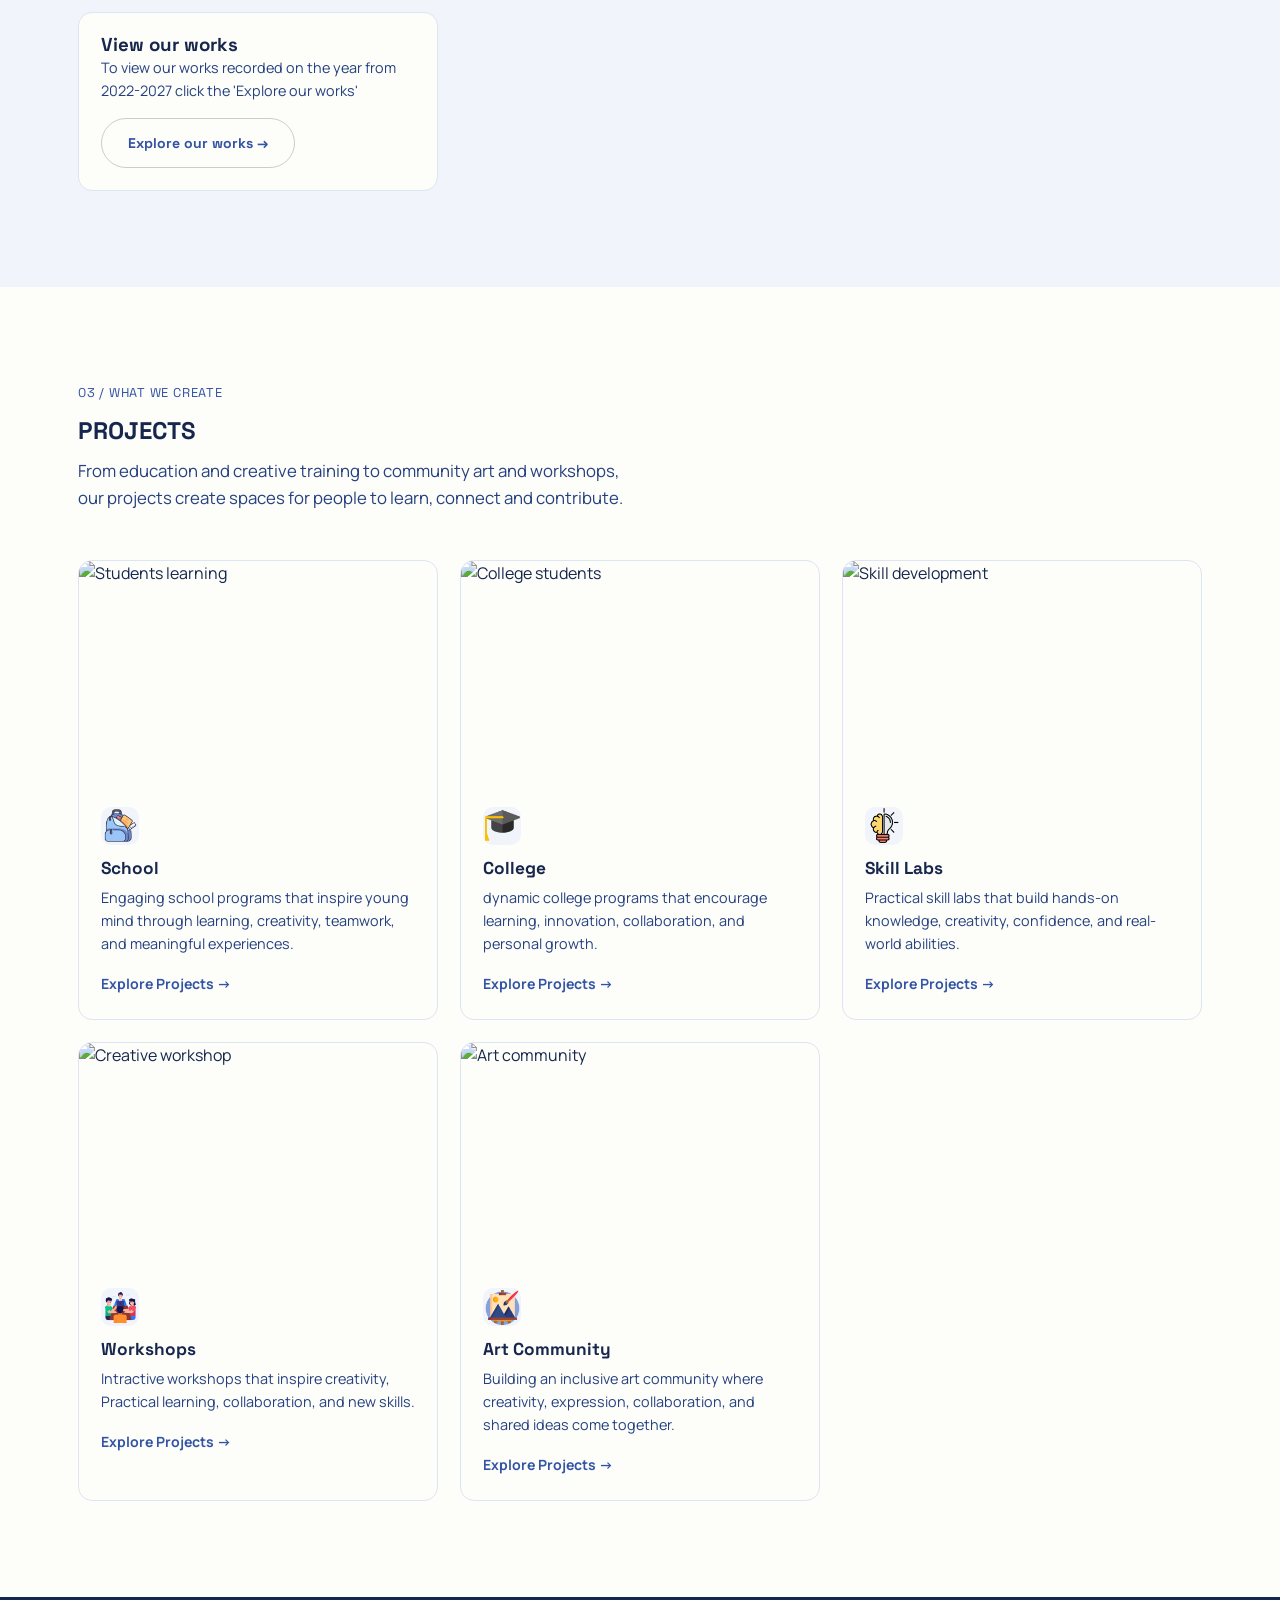
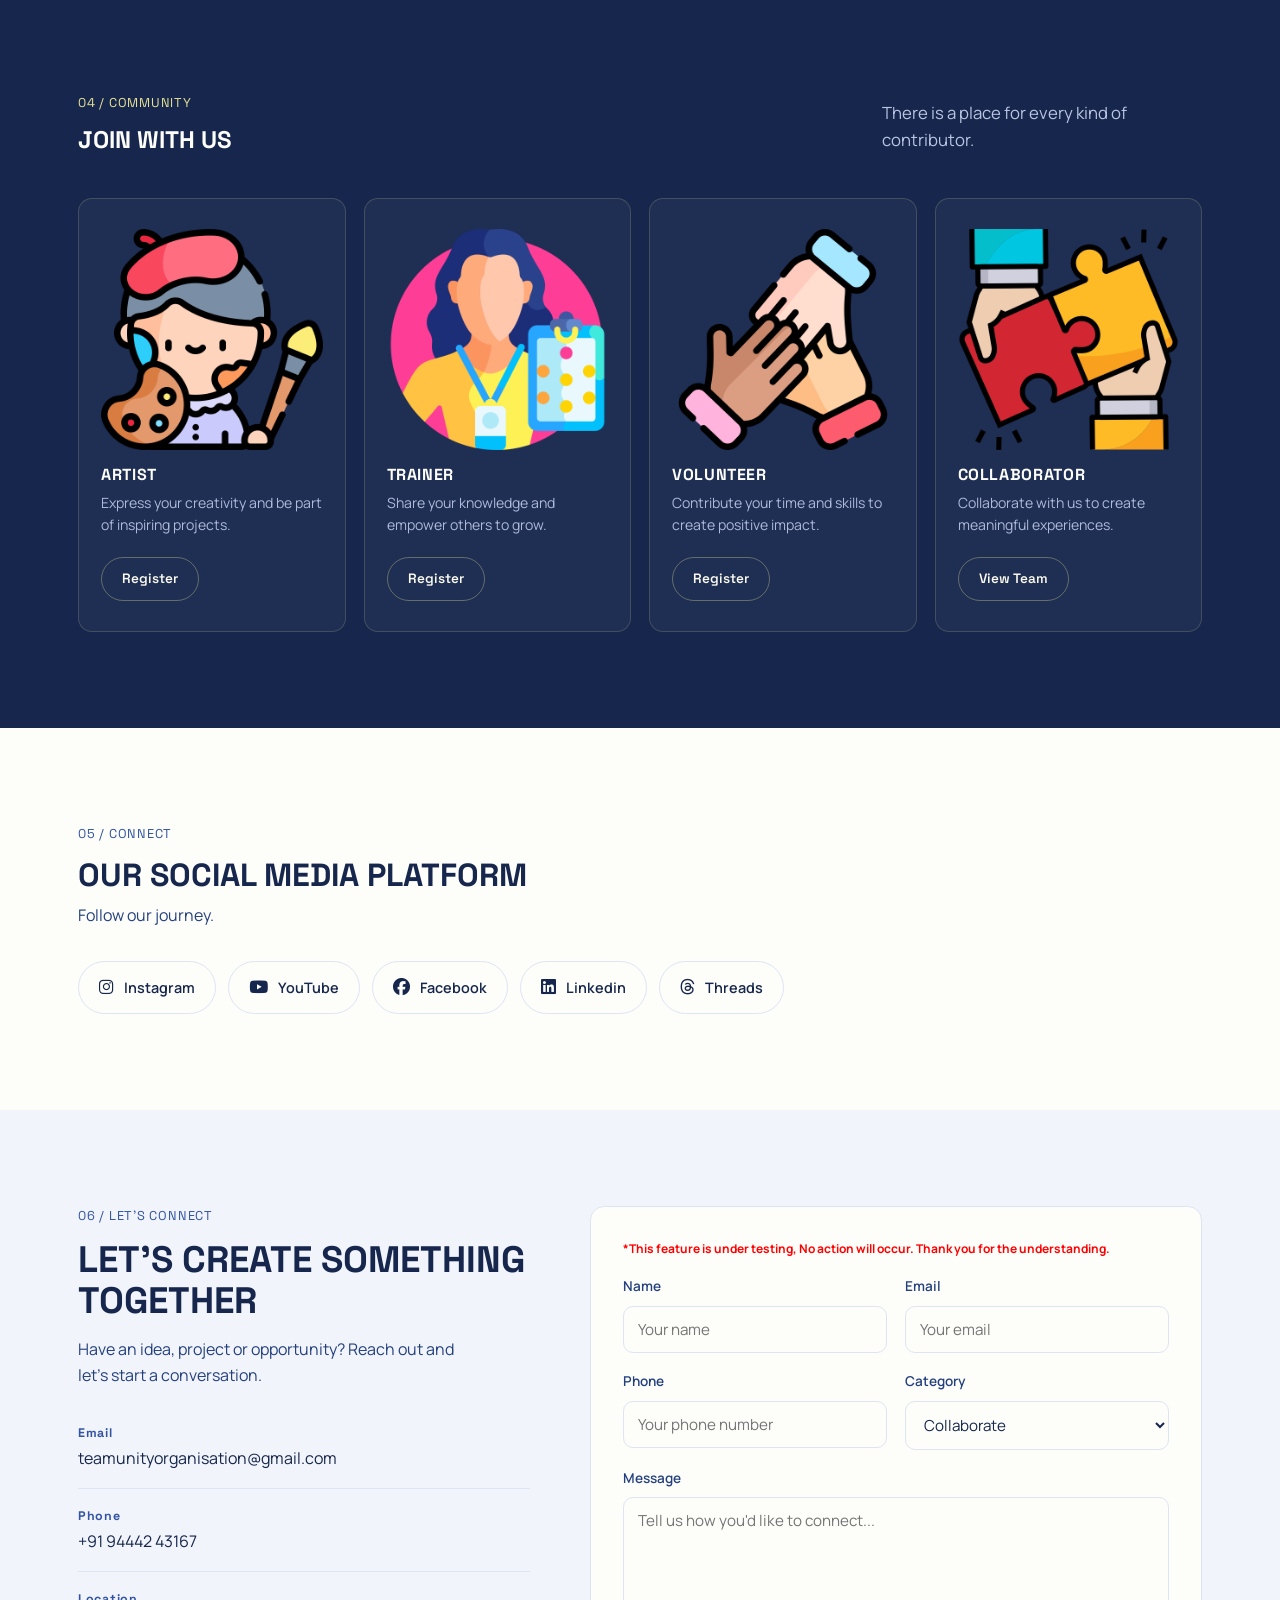
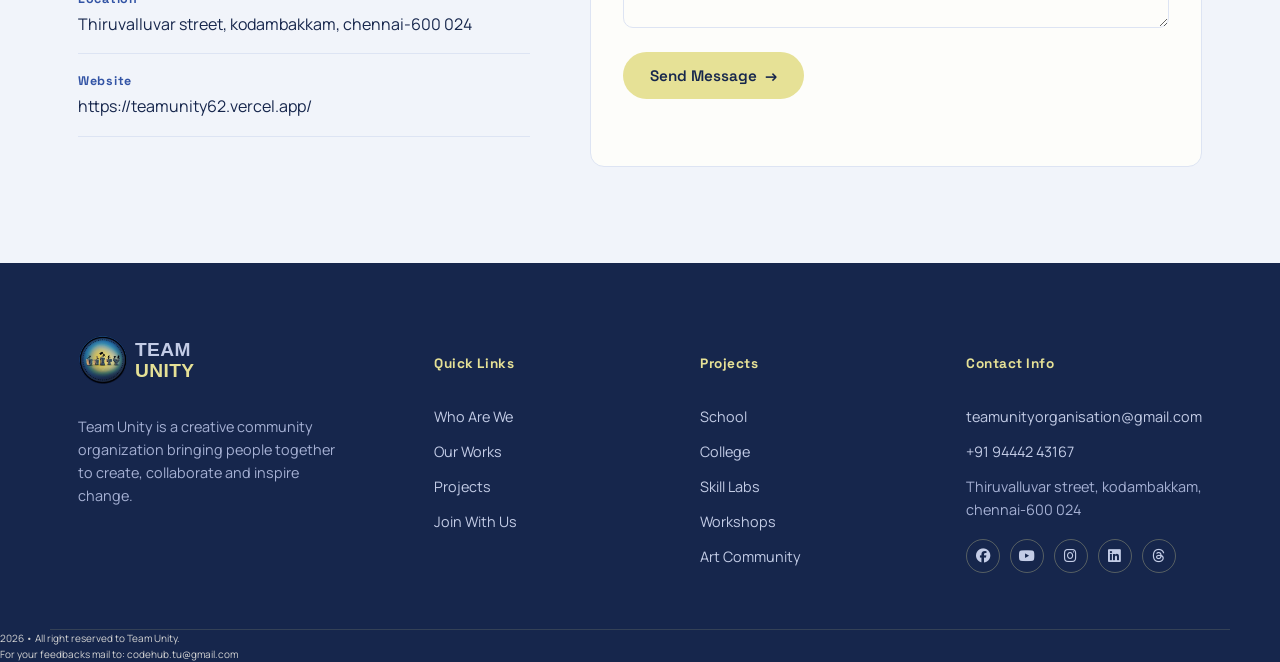
==== commit d5cdea5e: "Update index.html" ====
--- a/index.html
+++ b/index.html
@@ -329,7 +329,7 @@
             <span><img src="src/painter.png" alt=""></span>
             <h3>ARTIST</h3>
             <p>Express your creativity and be part of inspiring projects.</p>
-            <a class="btn btn-outline" aria-label="Login" href="https://docs.google.com/forms/d/e/1FAIpQLSfsBbGLauwvj2D41p8ZMKQwuXYtzZqC3ODfHmT6T-uIpsf85w/viewform">Register</a>
+            <a class="btn btn-outline" target="_blank" rel="noopener noreferrer" aria-label="Login" href="https://docs.google.com/forms/d/e/1FAIpQLSfsBbGLauwvj2D41p8ZMKQwuXYtzZqC3ODfHmT6T-uIpsf85w/viewform">Register</a>
             <!-- href="https://docs.google.com/forms/d/e/1FAIpQLSfsBbGLauwvj2D41p8ZMKQwuXYtzZqC3ODfHmT6T-uIpsf85w/viewform" -->
           </article>
           </a>
@@ -339,7 +339,7 @@
             <span><img src="src/coach.png" alt=""></span>
             <h3>TRAINER</h3>
             <p>Share your knowledge and empower others to grow.</p>
-            <a class="btn btn-outline" aria-label="Trainer Registration" href="https://forms.gle/VvSASAJwE7EewSjX8">Register</a>
+            <a class="btn btn-outline" target="_blank" rel="noopener noreferrer" aria-label="Trainer Registration" href="https://forms.gle/VvSASAJwE7EewSjX8">Register</a>
           </article>
 
           <!-- Volunteer -->
@@ -347,7 +347,7 @@
             <span><img src="src/volunteering.png" alt=""></span>
             <h3>VOLUNTEER</h3>
             <p>Contribute your time and skills to create positive impact.</p>
-            <a class="btn btn-outline" aria-label="Login" href="https://forms.gle/EzgrHXX36TG58VWWA">Register</a>
+            <a class="btn btn-outline" target="_blank" rel="noopener noreferrer" aria-label="Login" href="https://forms.gle/EzgrHXX36TG58VWWA">Register</a>
           </article>
 
           <!-- Collaborator (opens the team popup) -->
--- a/styles/style.css
+++ b/styles/style.css
@@ -201,8 +201,8 @@
 }
 
 .brand-text { display: flex; flex-direction: column; line-height: 1; transform: translateX(-5px);}
-.brand-text b { font-family: var(--font-display); font-size: 1.02rem; letter-spacing: .02em; }
-.brand-text small { font-family: var(--font-display); font-size: 1.02rem; color: var(--blue); letter-spacing: .08em; margin-top: 1px; }
+.brand-text b { font-weight: bolder; font-family: 'Montserrat', sans-serif ; font-size: 1.2rem; letter-spacing: .02em; }
+.brand-text small { font-weight: bolder; font-family: 'Montserrat', sans-serif ; font-size: 1.2rem; color: var(--blue); letter-spacing: .02em; margin-top: 1px; }
 
 .desktop-nav {
   display: flex;
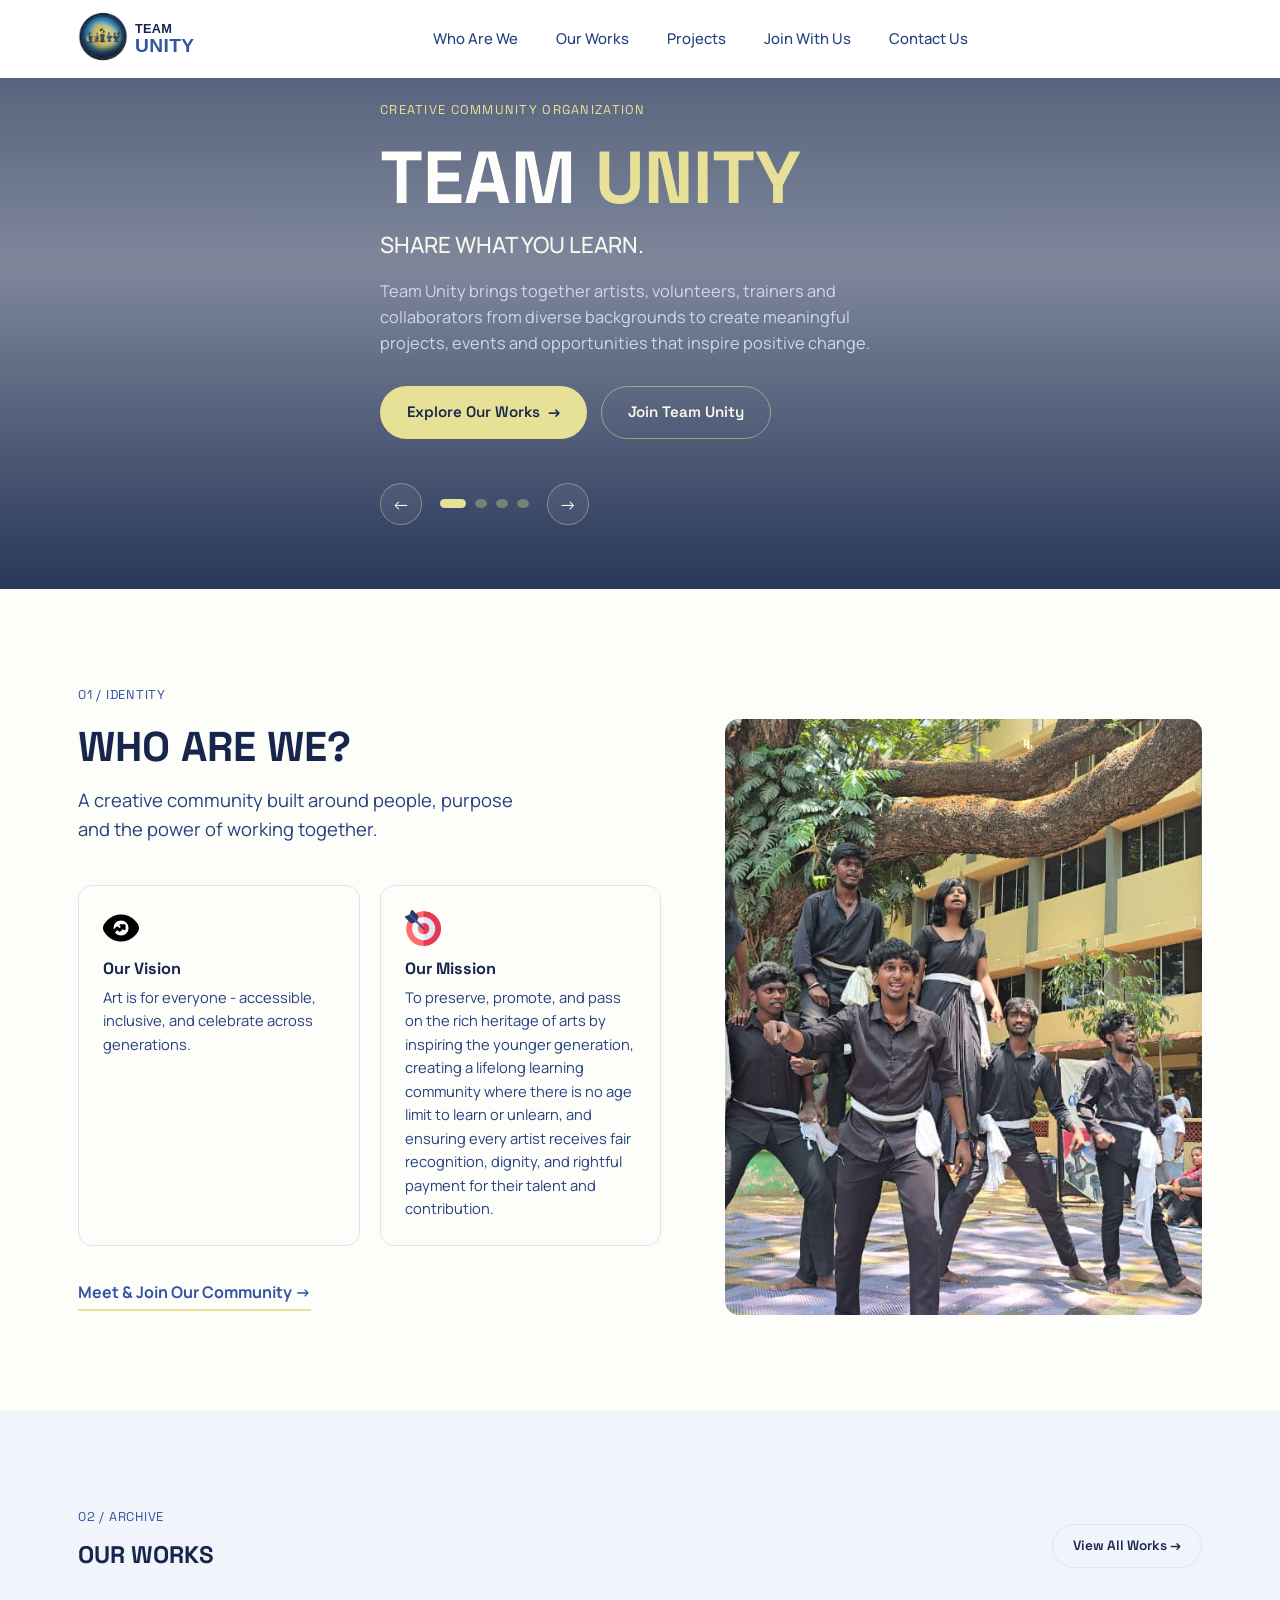
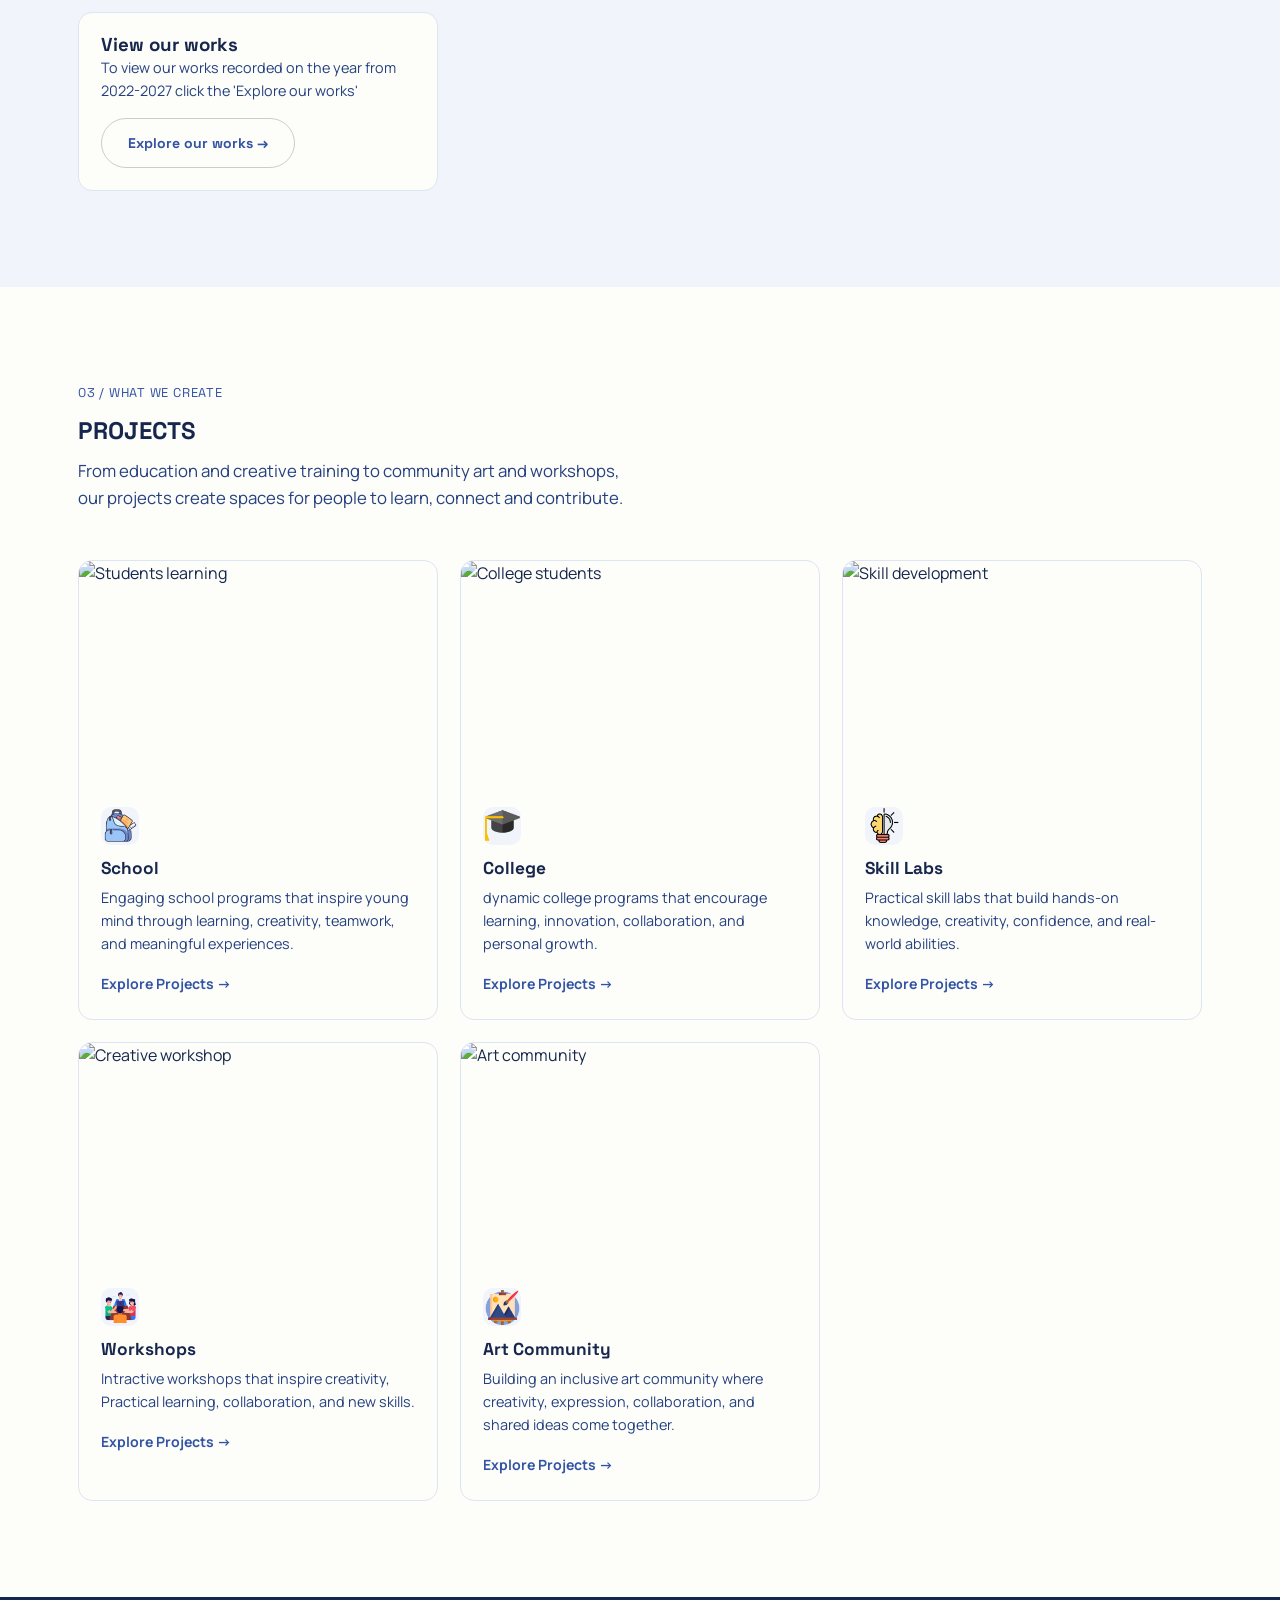
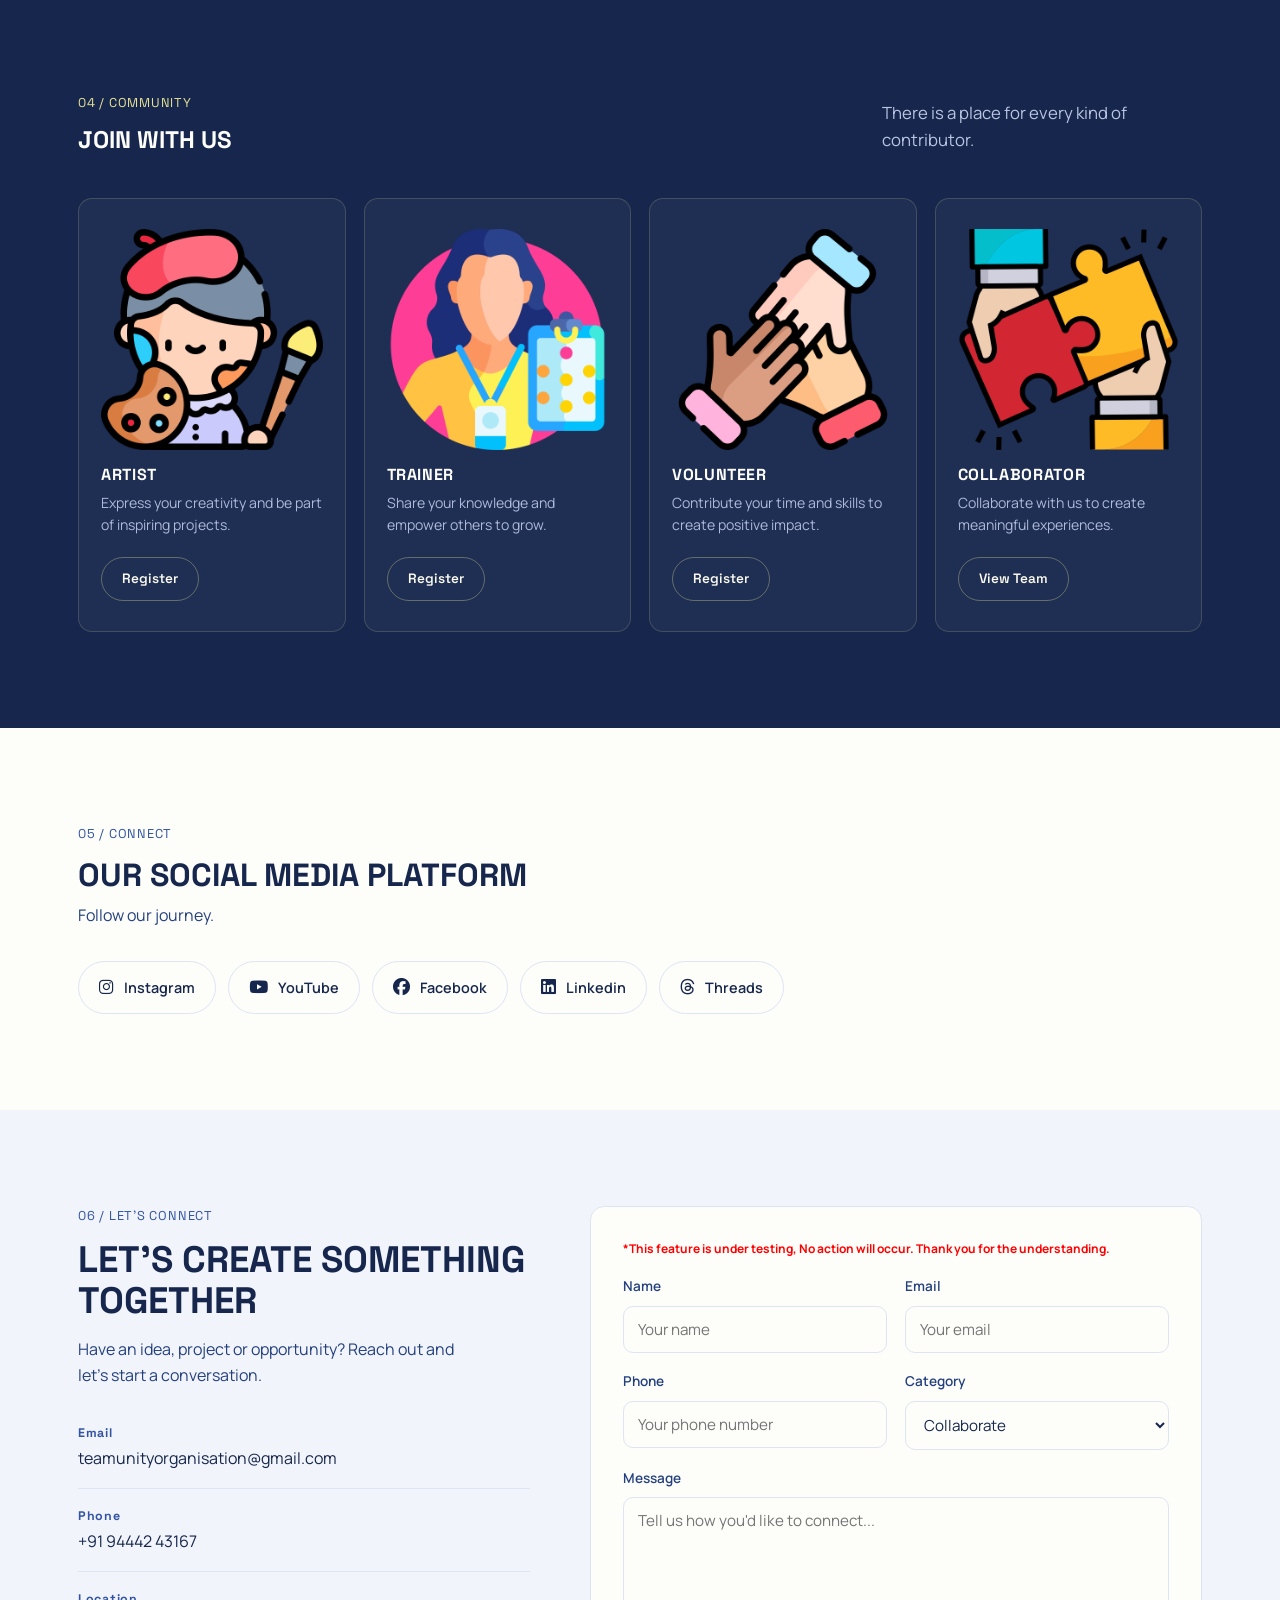
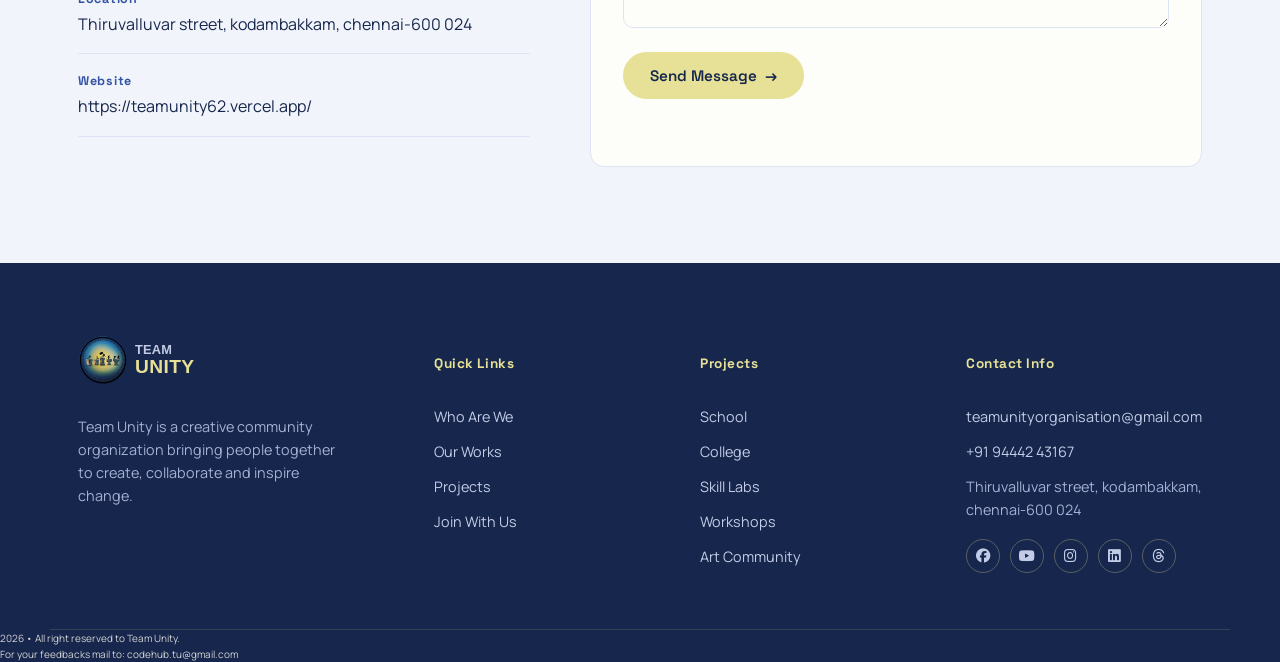
==== commit 6730fb2c: "push" ====
--- a/index.html
+++ b/index.html
@@ -65,6 +65,37 @@
     <!-- Boxicons -->
     <link href="https://cdn.boxicons.com/3.0.8/boxicons.min.css"
           rel="stylesheet">
+
+    <!-- SCRIPTS WEB -->
+
+<!-- Google Website Identity / Structured Data -->
+<script type="application/ld+json">
+{
+  "@context": "https://schema.org",
+  "@graph": [
+    {
+      "@type": "WebSite",
+      "@id": "https://teamunity62.vercel.app/#website",
+      "url": "https://teamunity62.vercel.app/",
+      "name": "Team Unity",
+      "alternateName": "Team Unity Organisation"
+    },
+    {
+      "@type": "Organization",
+      "@id": "https://teamunity62.vercel.app/#organization",
+      "name": "Team Unity",
+      "url": "https://teamunity62.vercel.app/",
+      "logo": "https://teamunity62.vercel.app/src/UNITY_LOGO_512x512.png",
+      "description": "A creative community dedicated to art, culture, education, collaboration and social impact.",
+      "email": "teamunityorganisation@gmail.com",
+      "sameAs": [
+        "https://www.instagram.com/unity_offic/"
+      ]
+    }
+  ]
+}
+</script>
+
 
 </head>
 
@@ -338,7 +369,7 @@
           <article class="join-card">
             <span><img src="src/coach.png" alt=""></span>
             <h3>TRAINER</h3>
-            <p>Share your knowledge and empower others to grow.</p>
+            <p>Share your knowledge and empower others to grow.<br></p>
             <a class="btn btn-outline" target="_blank" rel="noopener noreferrer" aria-label="Trainer Registration" href="https://forms.gle/VvSASAJwE7EewSjX8">Register</a>
           </article>
 
--- a/styles/style.css
+++ b/styles/style.css
@@ -200,8 +200,8 @@
   letter-spacing: .02em;
 }
 
-.brand-text { display: flex; flex-direction: column; line-height: 1; transform: translateX(-5px);}
-.brand-text b { font-weight: bolder; font-family: 'Montserrat', sans-serif ; font-size: 1.2rem; letter-spacing: .02em; }
+.brand-text { display: flex; flex-direction: column; justify-content: center; line-height: 1; transform: translateX(-5px);}
+.brand-text b { font-weight: bolder; font-family: 'Montserrat', sans-serif ; font-size: 0.8rem; letter-spacing: .02em; }
 .brand-text small { font-weight: bolder; font-family: 'Montserrat', sans-serif ; font-size: 1.2rem; color: var(--blue); letter-spacing: .02em; margin-top: 1px; }
 
 .desktop-nav {
@@ -653,18 +653,25 @@
    JOIN WITH US
 ========================================================= */
 
+
 .join-block { background: var(--blue-900); }
 .join-block .section-label { color: var(--yellow); }
 .join-block h2 { color: var(--paper); }
 .join-block .section-intro { color: #b9c4e2; }
 
+/* MOBILE */
 .join-grid {
-  display: grid;
-  grid-template-columns: repeat(4, 1fr);
-  gap: 18px;
+    display: grid !important;
+    grid-template-columns: repeat(2, minmax(0, 1fr)) !important;
+    gap: 12px;
+    width: 100%;
 }
 
 .join-card {
+  width: 100%;
+  min-width: 0;
+  box-sizing: border-box;
+
   padding: 30px 22px;
   border-radius: var(--radius);
   background: rgba(253, 253, 250, .04);
@@ -672,7 +679,24 @@
   text-align: left;
   color: #fff;
   transition: background .35s var(--ease), border-color .35s var(--ease), transform .35s var(--ease);
-}
+
+}
+
+@media (min-width: 768px) {
+    .join-grid {
+        grid-template-columns: repeat(4, minmax(0, 1fr)) !important;
+        gap: 18px;
+    }
+}
+/* .join-card { 
+  padding: 30px 22px;
+  border-radius: var(--radius);
+  background: rgba(253, 253, 250, .04);
+  border: 1px solid rgba(230, 225, 150, .18);
+  text-align: left;
+  color: #fff;
+  transition: background .35s var(--ease), border-color .35s var(--ease), transform .35s var(--ease);
+}*/
 
 .join-card:hover {
   background: rgba(230, 225, 150, .08);
@@ -689,7 +713,11 @@
   margin: 16px 0 8px;
 }
 
-.join-card p { color: #aebadc; font-size: .88rem; margin-bottom: 20px; }
+.join-card p {
+  color: #aebadc;
+  font-size: .88rem;
+  margin-bottom: 20px;
+}
 
 .join-card .btn-outline {
   border-color: rgba(230, 225, 150, .35);
@@ -703,6 +731,7 @@
   border-color: var(--yellow);
   color: var(--blue-900);
 }
+
 
 /* =========================================================
    SOCIAL
@@ -1117,4 +1146,4 @@
 @keyframes colorchange {
   0% {color: #ff0000;}
   50% {color: #ffffff;}
-}+}
